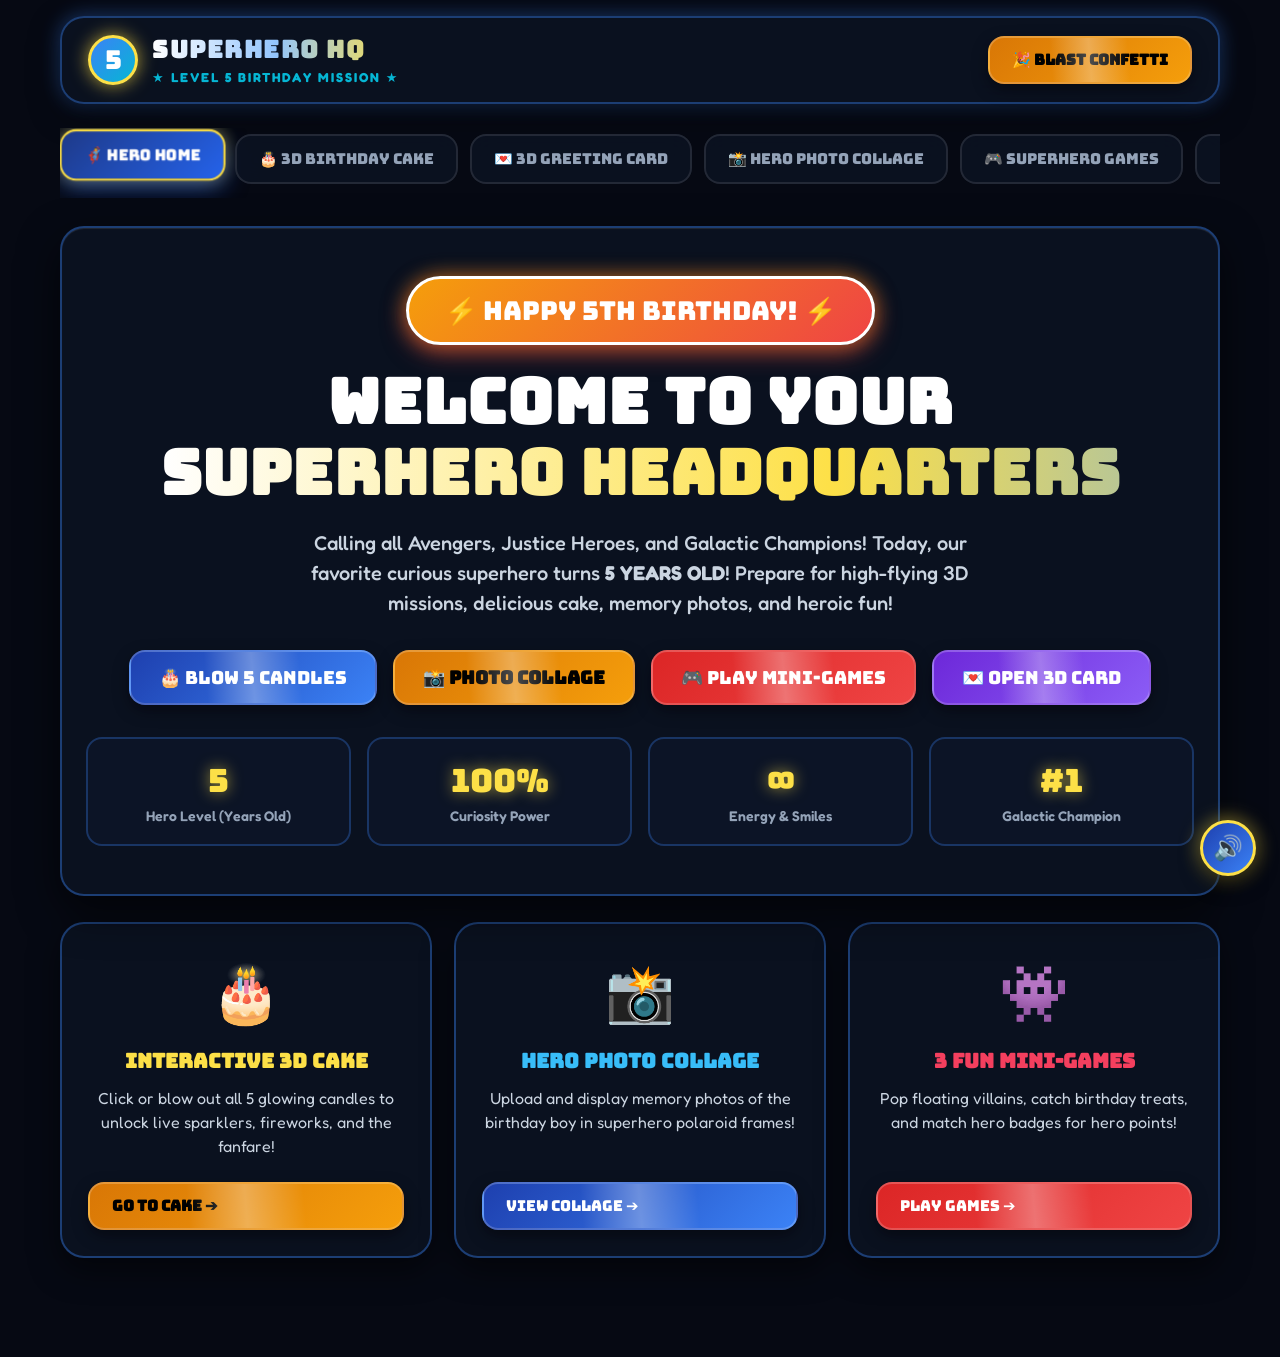
==== index.html @ f40abf8c "Initial commit: 3D Superhero 5th Birthday Celebration Website" ====
<!DOCTYPE html>
<html lang="en">
<head>
  <meta charset="UTF-8">
  <meta name="viewport" content="width=device-width, initial-scale=1.0">
  <title>Happy 5th Birthday Superhero! | Level 5 Galactic Headquarters</title>
  
  <!-- Google Fonts: Superhero & Friendly Typography -->
  <link rel="preconnect" href="https://fonts.googleapis.com">
  <link rel="preconnect" href="https://fonts.gstatic.com" crossorigin>
  <link href="https://fonts.googleapis.com/css2?family=Bungee&family=Chakra+Petch:wght@500;700&family=Fredoka:wght@400;600;700&family=Russo+One&display=swap" rel="stylesheet">
  
  <!-- Stylesheets -->
  <link rel="stylesheet" href="css/style.css">
  <link rel="stylesheet" href="css/superhero-comic.css">
  
  <style>
    /* Memory Match Game Specific CSS */
    .memory-grid {
      display: grid;
      grid-template-columns: repeat(4, 1fr);
      gap: 12px;
      max-width: 450px;
      margin: 20px auto;
    }
    @media (max-width: 480px) {
      .memory-grid {
        grid-template-columns: repeat(3, 1fr);
      }
    }
    .memory-card {
      height: 90px;
      perspective: 800px;
      cursor: pointer;
    }
    .card-inner {
      width: 100%;
      height: 100%;
      position: relative;
      transform-style: preserve-3d;
      transition: transform 0.4s cubic-bezier(0.34, 1.56, 0.64, 1);
    }
    .memory-card.flipped .card-inner,
    .memory-card.matched .card-inner {
      transform: rotateY(180deg);
    }
    .card-back, .card-face {
      position: absolute;
      width: 100%;
      height: 100%;
      backface-visibility: hidden;
      display: flex;
      align-items: center;
      justify-content: center;
      border-radius: 14px;
      border: 3px solid #000;
      box-shadow: 0 4px 0 #000;
      font-size: 36px;
    }
    .card-back {
      background: linear-gradient(135deg, #1E3A8A, #3B82F6);
      color: #FDE047;
    }
    .card-face {
      background: linear-gradient(135deg, #F59E0B, #EF4444);
      transform: rotateY(180deg);
    }
    .memory-card.matched .card-face {
      background: linear-gradient(135deg, #10B981, #059669);
      animation: pulse-glow 1s infinite alternate;
    }

    /* Modal Overlay */
    .modal-overlay {
      position: fixed;
      top: 0;
      left: 0;
      width: 100vw;
      height: 100vh;
      background: rgba(6, 9, 19, 0.9);
      backdrop-filter: blur(12px);
      display: none;
      align-items: center;
      justify-content: center;
      z-index: 1000;
      padding: 20px;
    }
    .modal-box {
      background: #1E293B;
      border: 4px solid #F59E0B;
      border-radius: var(--radius-lg);
      padding: 30px;
      max-width: 500px;
      width: 100%;
      box-shadow: 0 16px 0 #000, 0 0 35px rgba(245, 158, 11, 0.4);
      text-align: center;
    }
    .modal-input {
      width: 100%;
      padding: 12px 16px;
      background: #0F172A;
      border: 2px solid #3B82F6;
      border-radius: 12px;
      color: #fff;
      font-family: var(--font-body);
      font-size: 16px;
      margin: 10px 0 16px;
      outline: none;
    }
    .modal-input:focus {
      border-color: #FDE047;
      box-shadow: 0 0 12px rgba(253, 224, 71, 0.5);
    }
  </style>
</head>
<body class="comic-halftone">

  <!-- 3D Three.js WebGL Universe Canvas -->
  <div id="webgl-canvas-container"></div>

  <!-- Main Application Container -->
  <div class="app-container">
    
    <!-- Top Header Bar -->
    <header class="header-bar">
      <div class="logo-badge">
        <div class="logo-icon">5</div>
        <div class="logo-text">
          <h1>SUPERHERO HQ</h1>
          <span>★ LEVEL 5 BIRTHDAY MISSION ★</span>
        </div>
      </div>
      <div class="quick-actions">
        <button id="quick-confetti-btn" class="hero-btn btn-gold" title="Blast Confetti!">🎉 Blast Confetti</button>
      </div>
    </header>

    <!-- Navigation Tabs -->
    <nav class="nav-tabs">
      <button class="tab-btn active" data-tab="tab-home">🦸‍♂️ Hero Home</button>
      <button class="tab-btn" data-tab="tab-cake">🎂 3D Birthday Cake</button>
      <button class="tab-btn" data-tab="tab-card">💌 3D Greeting Card</button>
      <button class="tab-btn" data-tab="tab-photos">📸 Hero Photo Collage</button>
      <button class="tab-btn" data-tab="tab-games">🎮 Superhero Games</button>
      <button class="tab-btn" data-tab="tab-hq">⚡ Superhero HQ</button>
    </nav>

    <!-- TAB 1: HERO HOME -->
    <section id="tab-home" class="tab-content active">
      <div class="hero-card hero-banner">
        <div class="comic-badge-5">⚡ HAPPY 5TH BIRTHDAY! ⚡</div>
        <h2 class="hero-main-title">
          WELCOME TO YOUR <br>
          <span class="gradient-text">SUPERHERO HEADQUARTERS</span>
        </h2>
        <p class="hero-subtitle">
          Calling all Avengers, Justice Heroes, and Galactic Champions! Today, our favorite curious superhero turns <strong>5 YEARS OLD</strong>! Prepare for high-flying 3D missions, delicious cake, memory photos, and heroic fun!
        </p>
        
        <div style="display:flex; justify-content:center; gap:16px; flex-wrap:wrap; margin-bottom:25px;">
          <button onclick="document.querySelector('[data-tab=tab-cake]').click()" class="hero-btn btn-primary" style="font-size:18px; padding:14px 28px;">🎂 Blow 5 Candles</button>
          <button onclick="document.querySelector('[data-tab=tab-photos]').click()" class="hero-btn btn-gold" style="font-size:18px; padding:14px 28px;">📸 Photo Collage</button>
          <button onclick="document.querySelector('[data-tab=tab-games]').click()" class="hero-btn btn-accent" style="font-size:18px; padding:14px 28px;">🎮 Play Mini-Games</button>
          <button onclick="document.querySelector('[data-tab=tab-card]').click()" class="hero-btn btn-purple" style="font-size:18px; padding:14px 28px;">💌 Open 3D Card</button>
        </div>

        <!-- Super Hero Stats Grid -->
        <div class="hero-stats-row">
          <div class="stat-box">
            <div class="stat-number">5</div>
            <div class="stat-label">Hero Level (Years Old)</div>
          </div>
          <div class="stat-box">
            <div class="stat-number">100%</div>
            <div class="stat-label">Curiosity Power</div>
          </div>
          <div class="stat-box">
            <div class="stat-number">∞</div>
            <div class="stat-label">Energy & Smiles</div>
          </div>
          <div class="stat-box">
            <div class="stat-number">#1</div>
            <div class="stat-label">Galactic Champion</div>
          </div>
        </div>
      </div>

      <!-- Quick Highlights Grid -->
      <div class="game-card-grid">
        <div class="game-card">
          <div>
            <div class="game-icon-large">🎂</div>
            <h3 style="font-family:var(--font-hero); font-size:20px; color:#FDE047;">Interactive 3D Cake</h3>
            <p style="color:#CBD5E1; margin:10px 0;">Click or blow out all 5 glowing candles to unlock live sparklers, fireworks, and the fanfare!</p>
          </div>
          <button onclick="document.querySelector('[data-tab=tab-cake]').click()" class="hero-btn btn-gold" style="margin-top:14px;">Go to Cake ➔</button>
        </div>

        <div class="game-card">
          <div>
            <div class="game-icon-large">📸</div>
            <h3 style="font-family:var(--font-hero); font-size:20px; color:#38BDF8;">Hero Photo Collage</h3>
            <p style="color:#CBD5E1; margin:10px 0;">Upload and display memory photos of the birthday boy in superhero polaroid frames!</p>
          </div>
          <button onclick="document.querySelector('[data-tab=tab-photos]').click()" class="hero-btn btn-primary" style="margin-top:14px;">View Collage ➔</button>
        </div>

        <div class="game-card">
          <div>
            <div class="game-icon-large">👾</div>
            <h3 style="font-family:var(--font-hero); font-size:20px; color:#F43F5E;">3 Fun Mini-Games</h3>
            <p style="color:#CBD5E1; margin:10px 0;">Pop floating villains, catch birthday treats, and match hero badges for hero points!</p>
          </div>
          <button onclick="document.querySelector('[data-tab=tab-games]').click()" class="hero-btn btn-accent" style="margin-top:14px;">Play Games ➔</button>
        </div>
      </div>
    </section>

    <!-- TAB 2: 3D BIRTHDAY CAKE -->
    <section id="tab-cake" class="tab-content">
      <div class="hero-card cake-stage">
        <div class="card-title-badge">🎂 SUPERHERO CAKE CEREMONY</div>
        <h2 style="font-family:var(--font-hero); font-size:28px; text-align:center; margin-bottom:8px;">
          BLOW OUT THE <span style="color:#FDE047;">5 CANDLES!</span>
        </h2>
        <p id="wish-status-banner" style="color:#94A3B8; font-weight:600; text-align:center; margin-bottom:20px; font-size:18px;">
          ✨ Click on each candle flame to blow it out, or press the button below! ✨
        </p>

        <!-- 3D Styled Cake Assembly -->
        <div class="cake-container">
          <!-- Active Topper -->
          <div id="active-cake-topper" style="font-size:44px; margin-bottom:-10px; z-index:15; animation:hero-hover 2s infinite ease-in-out;">⚡</div>
          
          <!-- 5 Candles -->
          <div class="candles-row">
            <div class="candle" id="candle-1">
              <div class="flame"></div>
              <div class="smoke-puff"></div>
              <div class="candle-stick"></div>
            </div>
            <div class="candle" id="candle-2">
              <div class="flame"></div>
              <div class="smoke-puff"></div>
              <div class="candle-stick" style="height:65px;"></div>
            </div>
            <div class="candle" id="candle-3">
              <div class="flame"></div>
              <div class="smoke-puff"></div>
              <div class="candle-stick" style="height:70px; background:repeating-linear-gradient(45deg, #3B82F6, #3B82F6 8px, #FDE047 8px, #FDE047 16px);"></div>
            </div>
            <div class="candle" id="candle-4">
              <div class="flame"></div>
              <div class="smoke-puff"></div>
              <div class="candle-stick" style="height:65px;"></div>
            </div>
            <div class="candle" id="candle-5">
              <div class="flame"></div>
              <div class="smoke-puff"></div>
              <div class="candle-stick"></div>
            </div>
          </div>

          <!-- Tier Top -->
          <div class="cake-tier tier-top">
            <div class="cake-frosting"></div>
            <span style="font-family:var(--font-hero); font-size:16px; color:#fff;">⭐ LEVEL 5 ⭐</span>
          </div>

          <!-- Tier Middle -->
          <div class="cake-tier tier-middle">
            <div class="cake-frosting"></div>
            <span style="font-family:var(--font-hero); font-size:18px; color:#FDE047;">💥 SUPER HERO 💥</span>
          </div>

          <!-- Tier Bottom -->
          <div class="cake-tier tier-bottom">
            <div class="cake-frosting"></div>
            <span style="font-family:var(--font-hero); font-size:20px; color:#FFFFFF;">🎉 HAPPY BIRTHDAY 🎉</span>
          </div>

          <!-- Cake Plate -->
          <div class="cake-plate"></div>
        </div>

        <!-- Cake Controls -->
        <div style="display:flex; gap:14px; justify-content:center; flex-wrap:wrap;">
          <button id="blow-all-btn" class="hero-btn btn-accent" style="font-size:17px; padding:12px 24px;">💨 Blow All Candles!</button>
          <button id="relight-btn" class="hero-btn btn-gold" style="font-size:17px; padding:12px 24px;">🔥 Relight Candles</button>
        </div>

        <!-- Cake Topper Selector -->
        <div style="margin-top:30px; text-align:center;">
          <h4 style="font-family:var(--font-hero); font-size:16px; color:#94A3B8; margin-bottom:10px;">PICK YOUR SUPER TOPPER:</h4>
          <div style="display:flex; gap:10px; justify-content:center; flex-wrap:wrap;">
            <button class="hero-btn btn-primary topper-select-btn" data-topper="⚡">⚡ Lightning</button>
            <button class="hero-btn btn-accent topper-select-btn" data-topper="🛡️">🛡️ Hero Shield</button>
            <button class="hero-btn btn-gold topper-select-btn" data-topper="⭐">⭐ Star Power</button>
            <button class="hero-btn btn-purple topper-select-btn" data-topper="🚀">🚀 Rocket</button>
            <button class="hero-btn btn-cyan topper-select-btn" data-topper="👑">👑 Gold Crown</button>
          </div>
        </div>
      </div>
    </section>

    <!-- TAB 3: 3D GREETING CARD -->
    <section id="tab-card" class="tab-content">
      <div class="hero-card" style="text-align:center;">
        <div class="card-title-badge">💌 3D INTERACTIVE GREETING CARD</div>
        <h2 style="font-family:var(--font-hero); font-size:28px; margin-bottom:6px;">
          A SPECIAL MISSION GREETING!
        </h2>
        <p style="color:#94A3B8; margin-bottom:20px;">
          Click the card or the button below to flip and open the 3D greeting!
        </p>

        <!-- 3D Card Structure -->
        <div class="card-3d-wrapper">
          <div id="main-greeting-card" class="greeting-card-3d">
            
            <!-- Card Front -->
            <div class="card-front">
              <div class="burst-tag" style="font-size:22px; margin-bottom:20px;">TOP SECRET MISSION</div>
              
              <!-- 3D Superhero Avatar -->
              <svg class="pop-up-hero-figure" viewBox="0 0 100 100">
                <path d="M 30 45 Q 15 90 20 95 Q 50 85 80 95 Q 85 90 70 45 Z" fill="#EF4444" stroke="#000" stroke-width="3"/>
                <circle cx="50" cy="40" r="18" fill="#3B82F6" stroke="#000" stroke-width="3"/>
                <polygon points="50,30 57,48 40,37 60,37 43,48" fill="#FDE047" stroke="#000" stroke-width="1.5"/>
                <circle cx="50" cy="22" r="12" fill="#FCD34D" stroke="#000" stroke-width="2.5"/>
                <path d="M 40 20 Q 50 25 60 20 Q 55 16 50 18 Q 45 16 40 20 Z" fill="#000"/>
                <circle cx="46" cy="21" r="2" fill="#fff"/>
                <circle cx="54" cy="21" r="2" fill="#fff"/>
              </svg>

              <h3 style="font-family:var(--font-hero); font-size:28px; color:#FDE047; text-shadow:2px 2px 0 #000;">
                FOR: <span class="dynamic-hero-name">SUPER CHAMPION</span>
              </h3>
              <p style="color:#CBD5E1; font-weight:600; margin-top:8px; font-size:16px;">
                ★ TAP CARD TO UNLOCK LEVEL 5 SECRET ★
              </p>
            </div>

            <!-- Card Inside (Pop-up) -->
            <div class="card-inside">
              <div style="font-size:50px; animation:hero-hover 2s infinite ease-in-out;">🦸‍♂️</div>
              <div class="burst-tag" style="background:#EF4444; color:#fff; margin-bottom:12px;">LEVEL 5 UNLOCKED!</div>
              
              <h3 style="font-family:var(--font-hero); font-size:26px; color:#FDE047;">
                HAPPY 5TH BIRTHDAY, <span class="dynamic-hero-name">SUPER CHAMPION</span>!
              </h3>
              
              <p id="dynamic-hero-message" style="color:#F1F5F9; font-size:18px; line-height:1.6; max-width:480px; margin:16px auto; font-weight:600;">
                "May your 5th year be packed with awesome superhero adventures, super-speed zooming, mega-laughs, and tons of delicious birthday cake! You are our bravest, smartest hero!"
              </p>

              <div style="margin-top:14px; font-family:var(--font-hero); font-size:16px; color:#67E8F9;">
                ⭐⭐⭐ FROM YOUR #1 SUPER-TEAM ⭐⭐⭐
              </div>
            </div>

          </div>
        </div>

        <!-- Card Action Controls -->
        <div style="display:flex; justify-content:center; gap:14px; margin-top:20px; flex-wrap:wrap;">
          <button id="open-card-btn" class="hero-btn btn-gold" style="font-size:16px;">✨ Open 3D Card!</button>
          <button id="edit-card-btn" class="hero-btn btn-purple" style="font-size:16px;">✏️ Personalize Wish</button>
        </div>
      </div>
    </section>

    <!-- TAB 4: HERO PHOTO COLLAGE (NEW) -->
    <section id="tab-photos" class="tab-content">
      <div class="hero-card">
        <div class="card-title-badge">📸 SUPERHERO PHOTO COLLAGE</div>
        
        <div style="display:flex; justify-content:space-between; align-items:center; flex-wrap:wrap; gap:16px; margin-bottom:20px;">
          <div>
            <h2 style="font-family:var(--font-hero); font-size:28px; color:#FDE047;">
              HERO MEMORIES & PHOTO VAULT
            </h2>
            <p style="color:#CBD5E1; font-size:16px;">
              Add and celebrate memorable photos of the 5-year-old superhero in 3D polaroid frames!
            </p>
          </div>
          
          <div style="display:flex; gap:10px; flex-wrap:wrap;">
            <input type="file" id="photo-upload-input" accept="image/*" multiple style="display:none;">
            <button id="upload-photo-btn" class="hero-btn btn-gold" style="font-size:16px;">➕ Add Hero Photo</button>
            <button id="reset-gallery-btn" class="hero-btn btn-primary" style="font-size:14px;">🔄 Sample Photos</button>
          </div>
        </div>

        <!-- Drag & Drop Upload Zone -->
        <div id="photo-dropzone" class="photo-dropzone" onclick="document.getElementById('photo-upload-input').click()">
          <div class="dropzone-icon">🌟</div>
          <h3 style="font-family:var(--font-hero); font-size:18px; color:#67E8F9; margin-bottom:6px;">
            DRAG & DROP PHOTOS HERE, OR CLICK TO UPLOAD
          </h3>
          <p style="color:#94A3B8; font-size:14px;">
            Supports JPG, PNG, WEBP, GIF (Saved automatically in your browser!)
          </p>
        </div>

        <!-- 3D Polaroid Photo Collage Grid -->
        <div id="photo-collage-grid" class="photo-collage-grid"></div>
      </div>
    </section>

    <!-- TAB 5: SUPERHERO MINI-GAMES -->
    <section id="tab-games" class="tab-content">
      
      <!-- Mini-Game 1: Villain Bubble Pop -->
      <div class="hero-card">
        <div class="card-title-badge">🎮 GAME 1: VILLAIN BUBBLE POP</div>
        <div style="display:flex; justify-content:space-between; align-items:center; flex-wrap:wrap; margin-bottom:12px;">
          <div>
            <h3 style="font-family:var(--font-hero); font-size:22px; color:#FDE047;">ZAP THE FLYING VILLAINS!</h3>
            <p style="color:#94A3B8; font-size:15px;">Tap or click the floating bubbles before they float away!</p>
          </div>
          <div style="font-family:var(--font-hero); font-size:22px; background:#0F172A; padding:8px 18px; border-radius:12px; border:2px solid #EF4444;">
            SCORE: <span id="bubble-score" style="color:#FDE047;">0</span>
          </div>
        </div>

        <div style="text-align:center;">
          <canvas id="bubble-game-canvas" width="600" height="320" style="max-width:100%; background:#0B0F19; border:3px solid #3B82F6; border-radius:16px; box-shadow:0 6px 0 #000; cursor:crosshair;"></canvas>
          <div style="margin-top:14px;">
            <button id="start-bubble-game-btn" class="hero-btn btn-accent" style="font-size:17px; padding:12px 28px;">🚀 Start Bubble Pop!</button>
          </div>
        </div>
      </div>

      <!-- Mini-Game 2: Catch the Birthday Treats -->
      <div class="hero-card">
        <div class="card-title-badge">🎮 GAME 2: CATCH BIRTHDAY TREATS</div>
        <div style="display:flex; justify-content:space-between; align-items:center; flex-wrap:wrap; margin-bottom:12px;">
          <div>
            <h3 style="font-family:var(--font-hero); font-size:22px; color:#38BDF8;">HERO SHIELD CATCH!</h3>
            <p style="color:#94A3B8; font-size:15px;">Move your mouse or finger to catch falling stars and cake!</p>
          </div>
          <div style="font-family:var(--font-hero); font-size:22px; background:#0F172A; padding:8px 18px; border-radius:12px; border:2px solid #3B82F6;">
            TREATS: <span id="catch-score" style="color:#FDE047;">0</span>
          </div>
        </div>

        <div style="text-align:center;">
          <canvas id="catch-game-canvas" width="600" height="320" style="max-width:100%; background:#0B0F19; border:3px solid #F59E0B; border-radius:16px; box-shadow:0 6px 0 #000; cursor:ew-resize;"></canvas>
          <div style="margin-top:14px;">
            <button id="start-catch-game-btn" class="hero-btn btn-gold" style="font-size:17px; padding:12px 28px;">⚡ Start Treat Catch!</button>
          </div>
        </div>
      </div>

      <!-- Mini-Game 3: Memory Match -->
      <div class="hero-card" style="text-align:center;">
        <div class="card-title-badge">🎮 GAME 3: HERO BADGE MATCH</div>
        <h3 style="font-family:var(--font-hero); font-size:22px; color:#A78BFA; margin-bottom:6px;">
          FLIP & FIND MATCHING PAIRS!
        </h3>
        <p style="color:#94A3B8; font-size:15px; margin-bottom:16px;">
          Test your superhero memory by flipping over matching hero emblems!
        </p>

        <div id="memory-cards-grid" class="memory-grid"></div>

        <div style="margin-top:16px;">
          <button id="reset-memory-game-btn" class="hero-btn btn-purple" style="font-size:16px;">🔄 Shuffle & Play Again</button>
        </div>
      </div>

    </section>

    <!-- TAB 6: SUPERHERO HQ -->
    <section id="tab-hq" class="tab-content">
      
      <!-- Power Scanner -->
      <div class="hero-card scanner-box">
        <div class="card-title-badge" style="background:#0891B2;">⚡ SUPERPOWER DNA SCANNER</div>
        <h2 style="font-family:var(--font-hero); font-size:26px; color:#67E8F9; margin-bottom:8px;">
          DISCOVER TODAY'S SUPERPOWER!
        </h2>
        <p style="color:#94A3B8; font-size:16px;">Press your finger/mouse on the glowing scanner pad to analyze your hero powers!</p>

        <div id="hand-scanner-btn" class="scanner-hand-btn">
          ✋
          <div class="scanner-laser-line"></div>
        </div>

        <div id="scanner-result-box" style="min-height:60px;">
          <p style="color:#64748B; font-weight:600;">[ Touch the hand scanner above to begin ]</p>
        </div>
      </div>

      <!-- Comic Soundboard -->
      <div class="hero-card">
        <div class="card-title-badge">🔊 COMIC ACTION SOUNDBOARD</div>
        <h3 style="font-family:var(--font-hero); font-size:22px; color:#FDE047; margin-bottom:10px;">
          PRESS FOR SUPERHERO SOUND FX!
        </h3>
        <p style="color:#94A3B8;">Tap any button to generate real-time superhero sound effects synthesized right in your browser!</p>

        <div class="soundboard-grid">
          <div class="sound-btn soundboard-btn" data-sound="laser">
            <span class="sound-btn-icon">⚡</span>
            <span class="sound-btn-label">LASER ZAP</span>
          </div>
          <div class="sound-btn soundboard-btn" data-sound="bam">
            <span class="sound-btn-icon">💥</span>
            <span class="sound-btn-label">BAM PUNCH</span>
          </div>
          <div class="sound-btn soundboard-btn" data-sound="swoosh">
            <span class="sound-btn-icon">💨</span>
            <span class="sound-btn-label">SWOOSH</span>
          </div>
          <div class="sound-btn soundboard-btn" data-sound="powerup">
            <span class="sound-btn-icon">⭐</span>
            <span class="sound-btn-label">POWER UP</span>
          </div>
          <div class="sound-btn soundboard-btn" data-sound="fanfare">
            <span class="sound-btn-icon">🎺</span>
            <span class="sound-btn-label">FANFARE</span>
          </div>
          <div class="sound-btn soundboard-btn" data-sound="robot">
            <span class="sound-btn-icon">🤖</span>
            <span class="sound-btn-label">ROBOT BEEP</span>
          </div>
          <div class="sound-btn soundboard-btn" data-sound="pop">
            <span class="sound-btn-icon">🎉</span>
            <span class="sound-btn-label">PARTY POP</span>
          </div>
          <div class="sound-btn soundboard-btn" data-sound="birthday">
            <span class="sound-btn-icon">🎂</span>
            <span class="sound-btn-label">BIRTHDAY CHIME</span>
          </div>
        </div>
      </div>

      <!-- Superhero Suit Customizer -->
      <div class="hero-card" style="text-align:center;">
        <div class="card-title-badge">🦸‍♂️ 3D SUIT CUSTOMIZER</div>
        <h3 style="font-family:var(--font-hero); font-size:22px; color:#38BDF8; margin-bottom:16px;">
          DESIGN YOUR LEVEL 5 SUPERHERO SUIT!
        </h3>

        <div style="display:flex; justify-content:center; align-items:center; gap:30px; flex-wrap:wrap; margin-bottom:20px;">
          <div style="width:160px; height:180px; background:#0F172A; border:3px solid #3B82F6; border-radius:20px; display:flex; align-items:center; justify-content:center; box-shadow:0 8px 0 #000;">
            <svg viewBox="0 0 100 100" style="width:130px; height:130px;">
              <path id="suit-cape-preview" d="M 25 40 Q 10 95 15 95 Q 50 85 85 95 Q 90 95 75 40 Z" fill="#EF4444" stroke="#000" stroke-width="3"/>
              <circle cx="50" cy="45" r="22" fill="#2563EB" stroke="#000" stroke-width="3"/>
              <text id="suit-emblem-preview" x="50" y="52" font-size="16" text-anchor="middle" fill="#FDE047">⚡</text>
              <circle cx="50" cy="22" r="14" fill="#FCD34D" stroke="#000" stroke-width="2.5"/>
              <path d="M 38 20 Q 50 25 62 20 Q 56 16 50 18 Q 44 16 38 20 Z" fill="#000"/>
              <circle cx="45" cy="21" r="2" fill="#fff"/>
              <circle cx="55" cy="21" r="2" fill="#fff"/>
            </svg>
          </div>

          <div style="text-align:left;">
            <h4 style="font-family:var(--font-hero); font-size:15px; color:#FDE047; margin-bottom:8px;">CAPE COLOR:</h4>
            <div style="display:flex; gap:8px; margin-bottom:14px;">
              <button class="hero-btn btn-accent cape-color-btn" data-color="#EF4444">🔴 Red</button>
              <button class="hero-btn btn-primary cape-color-btn" data-color="#3B82F6">🔵 Blue</button>
              <button class="hero-btn btn-gold cape-color-btn" data-color="#F59E0B">🟡 Gold</button>
              <button class="hero-btn btn-purple cape-color-btn" data-color="#8B5CF6">🟣 Purple</button>
              <button class="hero-btn btn-green cape-color-btn" data-color="#10B981">🟢 Green</button>
            </div>

            <h4 style="font-family:var(--font-hero); font-size:15px; color:#FDE047; margin-bottom:8px;">CHEST EMBLEM:</h4>
            <div style="display:flex; gap:8px;">
              <button class="hero-btn btn-primary emblem-option-btn" data-emblem="⚡">⚡ Lightning</button>
              <button class="hero-btn btn-accent emblem-option-btn" data-emblem="⭐">⭐ Star</button>
              <button class="hero-btn btn-gold emblem-option-btn" data-emblem="5">5 Level 5</button>
              <button class="hero-btn btn-purple emblem-option-btn" data-emblem="🚀">🚀 Rocket</button>
            </div>
          </div>
        </div>
      </div>

      <!-- Printable Level 5 Superhero Certificate -->
      <div class="certificate-frame">
        <div class="burst-tag" style="background:#DC2626; color:#fff; font-size:16px;">OFFICIAL DIPLOMA</div>
        <h2 style="font-family:var(--font-hero); font-size:32px; color:#1E293B; margin:12px 0 6px;">
          CERTIFICATE OF AWESOMENESS
        </h2>
        <p style="font-size:18px; color:#475569; font-weight:600;">
          This galactic honor is proudly awarded to:
        </p>

        <h1 id="cert-hero-name" style="font-family:var(--font-hero); font-size:36px; color:#DC2626; margin:14px 0; text-decoration:underline;">
          SUPER CHAMPION
        </h1>

        <p style="font-size:18px; color:#334155; max-width:550px; margin:0 auto; line-height:1.6; font-weight:600;">
          For officially reaching <strong>LEVEL 5 SUPERHERO STATUS</strong> with unstoppable curiosity, lightning-fast zoomies, super kindness, and birthday greatness!
        </p>

        <div class="certificate-seal">
          LEVEL 5<br>HERO
        </div>

        <div style="margin-top:20px;">
          <button id="print-cert-btn" class="hero-btn btn-accent" style="font-size:17px; padding:12px 28px;">🖨️ Print Certificate</button>
        </div>
      </div>

    </section>

  </div>

  <!-- Photo Lightbox Modal -->
  <div id="photo-lightbox-modal" class="lightbox-modal">
    <div class="lightbox-content">
      <div class="lightbox-img-box">
        <img id="lightbox-img" src="" alt="Hero Photo">
      </div>
      <div id="lightbox-caption"></div>
      <div style="margin-top:16px;">
        <button id="close-lightbox-btn" class="hero-btn btn-primary" style="font-size:15px;">✖ Close Photo</button>
      </div>
    </div>
  </div>

  <!-- Personalize Message Modal -->
  <div id="card-edit-modal" class="modal-overlay">
    <div class="modal-box">
      <h3 style="font-family:var(--font-hero); font-size:22px; color:#FDE047; margin-bottom:10px;">
        ✏️ PERSONALIZE BIRTHDAY WISH
      </h3>
      <p style="color:#94A3B8; font-size:14px; margin-bottom:16px;">
        Enter the birthday boy's name and your special greeting message:
      </p>

      <label style="display:block; text-align:left; font-weight:bold; font-size:14px; color:#CBD5E1;">Birthday Hero Name:</label>
      <input type="text" id="hero-name-input" class="modal-input" placeholder="e.g. Leo, Alex, Oliver..." value="SUPER CHAMPION">

      <label style="display:block; text-align:left; font-weight:bold; font-size:14px; color:#CBD5E1;">Personal Birthday Wish:</label>
      <textarea id="hero-message-input" class="modal-input" rows="4" placeholder="Write your superhero wish here...">Happy 5th Birthday to our unstoppable, curious superhero! May your year be full of high-flying adventures and big smiles!</textarea>

      <div style="display:flex; justify-content:center; gap:12px; margin-top:10px;">
        <button id="save-card-btn" class="hero-btn btn-gold" style="font-size:16px;">💾 Save & Update Card</button>
        <button id="close-card-modal-btn" class="hero-btn btn-primary" style="font-size:16px;">Cancel</button>
      </div>
    </div>
  </div>

  <!-- Floating Audio Mute Toggle Button -->
  <div class="sound-toggle-bar">
    <button id="global-sound-toggle" class="sound-toggle-btn" title="Toggle Sound">🔊</button>
  </div>

  <!-- External Libraries -->
  <script src="https://cdnjs.cloudflare.com/ajax/libs/three.js/r128/three.min.js"></script>
  <script src="https://cdn.jsdelivr.net/npm/canvas-confetti@1.6.0/dist/confetti.browser.min.js"></script>

  <!-- Application Scripts -->
  <script src="js/audio.js"></script>
  <script src="js/scene3d.js"></script>
  <script src="js/cake.js"></script>
  <script src="js/greeting-card.js"></script>
  <script src="js/gallery.js"></script>
  <script src="js/games.js"></script>
  <script src="js/hero-hq.js"></script>
  <script src="js/main.js"></script>

</body>
</html>
---- css/style.css ----
:root {
  --bg-deep: #060913;
  --bg-card: rgba(13, 20, 36, 0.75);
  --bg-card-hover: rgba(20, 30, 55, 0.85);
  
  --hero-blue: #3B82F6;
  --hero-blue-glow: #60A5FA;
  --hero-cyan: #06B6D4;
  --hero-gold: #F59E0B;
  --hero-gold-glow: #FDE047;
  --hero-red: #EF4444;
  --hero-purple: #8B5CF6;
  
  --border-neon: rgba(59, 130, 246, 0.4);
  --border-neon-gold: rgba(245, 158, 11, 0.6);
  
  --font-hero: 'Bungee', 'Russo One', sans-serif;
  --font-comic: 'Chakra Petch', sans-serif;
  --font-body: 'Fredoka', 'Outfit', system-ui, sans-serif;
  
  --radius-lg: 24px;
  --radius-md: 16px;
  --radius-sm: 10px;
  
  --glow-blue: 0 0 20px rgba(59, 130, 246, 0.45);
  --glow-gold: 0 0 25px rgba(245, 158, 11, 0.55);
}

* {
  box-sizing: border-box;
  margin: 0;
  padding: 0;
  -webkit-tap-highlight-color: transparent;
}

body {
  font-family: var(--font-body);
  background-color: var(--bg-deep);
  color: #FFFFFF;
  min-height: 100vh;
  overflow-x: hidden;
  position: relative;
  line-height: 1.5;
}

/* Background 3D Canvas */
#webgl-canvas-container {
  position: fixed;
  top: 0;
  left: 0;
  width: 100vw;
  height: 100vh;
  z-index: 0;
  pointer-events: none;
}

/* Sparkle Canvas for Cursor Trail */
#sparkle-canvas {
  position: fixed;
  top: 0;
  left: 0;
  width: 100vw;
  height: 100vh;
  z-index: 99;
  pointer-events: none;
}

/* Content Container */
.app-container {
  position: relative;
  z-index: 10;
  max-width: 1200px;
  margin: 0 auto;
  padding: 16px 20px 100px;
}

/* Animated Header Bar */
.header-bar {
  display: flex;
  justify-content: space-between;
  align-items: center;
  padding: 14px 26px;
  background: var(--bg-card);
  backdrop-filter: blur(20px);
  border: 2px solid var(--border-neon);
  border-radius: var(--radius-lg);
  box-shadow: 0 10px 30px rgba(0,0,0,0.5), var(--glow-blue);
  margin-bottom: 24px;
  animation: float-header 4s ease-in-out infinite alternate;
}

@keyframes float-header {
  0% { transform: translateY(0); border-color: var(--border-neon); }
  100% { transform: translateY(-4px); border-color: rgba(6, 182, 212, 0.6); }
}

.logo-badge {
  display: flex;
  align-items: center;
  gap: 14px;
}

.logo-icon {
  width: 50px;
  height: 50px;
  background: linear-gradient(135deg, var(--hero-blue), var(--hero-cyan));
  border-radius: 50%;
  display: flex;
  align-items: center;
  justify-content: center;
  font-family: var(--font-hero);
  font-size: 26px;
  color: #fff;
  border: 3px solid #FDE047;
  box-shadow: 0 0 18px rgba(253, 224, 71, 0.7);
  animation: spin-pulse 4s infinite linear;
}

@keyframes spin-pulse {
  0% { transform: scale(1) rotate(0deg); box-shadow: 0 0 15px rgba(59, 130, 246, 0.6); }
  50% { transform: scale(1.1) rotate(180deg); box-shadow: 0 0 30px rgba(245, 158, 11, 0.9); }
  100% { transform: scale(1) rotate(360deg); box-shadow: 0 0 15px rgba(59, 130, 246, 0.6); }
}

.logo-text h1 {
  font-family: var(--font-hero);
  font-size: 24px;
  letter-spacing: 1.5px;
  background: linear-gradient(90deg, #FFFFFF, #93C5FD, #FDE047);
  -webkit-background-clip: text;
  -webkit-text-fill-color: transparent;
}

.logo-text span {
  font-size: 13px;
  font-weight: 700;
  color: var(--hero-cyan);
  text-transform: uppercase;
  letter-spacing: 2px;
  display: block;
}

/* Action Buttons with Spring Animation */
.hero-btn {
  font-family: var(--font-hero);
  font-size: 15px;
  padding: 12px 22px;
  border-radius: var(--radius-md);
  border: 2px solid rgba(255,255,255,0.2);
  cursor: pointer;
  display: inline-flex;
  align-items: center;
  gap: 8px;
  transition: all 0.2s cubic-bezier(0.34, 1.56, 0.64, 1);
  text-decoration: none;
  color: #fff;
  position: relative;
  overflow: hidden;
  box-shadow: 0 6px 16px rgba(0,0,0,0.4);
}

.hero-btn::after {
  content: '';
  position: absolute;
  top: -50%;
  left: -50%;
  width: 200%;
  height: 200%;
  background: linear-gradient(60deg, transparent 40%, rgba(255,255,255,0.3) 50%, transparent 60%);
  transform: rotate(25deg);
  animation: shine-sweep 4s infinite;
}

@keyframes shine-sweep {
  0% { transform: translateX(-150%) rotate(25deg); }
  30%, 100% { transform: translateX(150%) rotate(25deg); }
}

.hero-btn:hover {
  transform: translateY(-4px) scale(1.05);
  box-shadow: 0 10px 25px rgba(0,0,0,0.6), 0 0 20px rgba(59, 130, 246, 0.6);
}

.hero-btn:active {
  transform: translateY(2px) scale(0.97);
}

.btn-primary { background: linear-gradient(135deg, #1E40AF, #3B82F6); }
.btn-accent { background: linear-gradient(135deg, #DC2626, #EF4444); }
.btn-gold { background: linear-gradient(135deg, #D97706, #F59E0B); color: #000; font-weight: bold; }
.btn-purple { background: linear-gradient(135deg, #6D28D9, #8B5CF6); }
.btn-cyan { background: linear-gradient(135deg, #0E7490, #06B6D4); }

/* Navigation Tabs */
.nav-tabs {
  display: flex;
  gap: 12px;
  margin-bottom: 28px;
  overflow-x: auto;
  padding: 6px 2px 14px;
  scrollbar-width: none;
}
.nav-tabs::-webkit-scrollbar { display: none; }

.tab-btn {
  font-family: var(--font-hero);
  font-size: 15px;
  padding: 13px 22px;
  background: var(--bg-card);
  backdrop-filter: blur(12px);
  border: 2px solid rgba(255,255,255,0.1);
  border-radius: var(--radius-md);
  color: #94A3B8;
  cursor: pointer;
  white-space: nowrap;
  transition: all 0.25s cubic-bezier(0.34, 1.56, 0.64, 1);
  display: flex;
  align-items: center;
  gap: 8px;
}

.tab-btn:hover {
  color: #FFFFFF;
  border-color: var(--hero-blue);
  transform: translateY(-3px);
  box-shadow: var(--glow-blue);
}

.tab-btn.active {
  background: linear-gradient(135deg, #1E3A8A, #2563EB);
  border-color: #FDE047;
  color: #FFFFFF;
  box-shadow: 0 8px 24px rgba(37, 99, 235, 0.5), 0 0 15px rgba(253, 224, 71, 0.5);
  transform: translateY(-4px) scale(1.03);
}

/* Tab Content Transitions */
.tab-content {
  display: none;
}
.tab-content.active {
  display: block;
  animation: slideUpFade 0.4s cubic-bezier(0.16, 1, 0.3, 1) forwards;
}

@keyframes slideUpFade {
  from { opacity: 0; transform: translateY(20px) scale(0.98); }
  to { opacity: 1; transform: translateY(0) scale(1); }
}

/* 3D Animated Hero Cards */
.hero-card {
  background: var(--bg-card);
  backdrop-filter: blur(24px);
  border: 2px solid var(--border-neon);
  border-radius: var(--radius-lg);
  box-shadow: 0 16px 40px rgba(0,0,0,0.6), inset 0 1px 1px rgba(255,255,255,0.1);
  padding: 32px;
  position: relative;
  overflow: hidden;
  margin-bottom: 26px;
  transition: transform 0.3s ease, border-color 0.3s ease, box-shadow 0.3s ease;
}

.hero-card:hover {
  border-color: rgba(96, 165, 250, 0.8);
  box-shadow: 0 20px 50px rgba(0,0,0,0.7), 0 0 30px rgba(59, 130, 246, 0.35);
}

.card-title-badge {
  display: inline-flex;
  align-items: center;
  gap: 10px;
  background: linear-gradient(90deg, #1E3A8A, #3B82F6);
  color: #FDE047;
  padding: 8px 20px;
  border-radius: 30px;
  font-family: var(--font-hero);
  font-size: 15px;
  border: 2px solid #FDE047;
  box-shadow: 0 0 15px rgba(253, 224, 71, 0.4);
  margin-bottom: 20px;
  animation: pulse-border 2.5s infinite alternate;
}

@keyframes pulse-border {
  0% { box-shadow: 0 0 10px rgba(253, 224, 71, 0.3); }
  100% { box-shadow: 0 0 22px rgba(253, 224, 71, 0.8); }
}

/* Hero Section Specifics */
.hero-banner {
  text-align: center;
  padding: 48px 24px;
}

.comic-badge-5 {
  display: inline-block;
  background: linear-gradient(135deg, #F59E0B, #EF4444);
  padding: 12px 36px;
  border-radius: 40px;
  border: 3px solid #FFFFFF;
  box-shadow: 0 8px 25px rgba(239, 68, 68, 0.5), 0 0 20px rgba(245, 158, 11, 0.6);
  font-family: var(--font-hero);
  font-size: 26px;
  color: #fff;
  margin-bottom: 22px;
  animation: float-badge 3s ease-in-out infinite;
}

@keyframes float-badge {
  0%, 100% { transform: rotate(-2deg) translateY(0) scale(1); }
  50% { transform: rotate(2deg) translateY(-10px) scale(1.04); }
}

.hero-main-title {
  font-family: var(--font-hero);
  font-size: clamp(32px, 5.5vw, 62px);
  line-height: 1.15;
  text-transform: uppercase;
  margin-bottom: 18px;
  letter-spacing: 1px;
}

.hero-main-title .gradient-text {
  background: linear-gradient(90deg, #FFFFFF 0%, #FDE047 35%, #60A5FA 70%, #FFFFFF 100%);
  background-size: 200% auto;
  -webkit-background-clip: text;
  -webkit-text-fill-color: transparent;
  animation: shine-text 5s linear infinite;
}

@keyframes shine-text {
  to { background-position: 200% center; }
}

.hero-subtitle {
  font-size: clamp(16px, 2.2vw, 20px);
  color: #CBD5E1;
  max-width: 720px;
  margin: 0 auto 32px;
  font-weight: 500;
}

/* Stats Row */
.hero-stats-row {
  display: grid;
  grid-template-columns: repeat(auto-fit, minmax(190px, 1fr));
  gap: 16px;
  margin-top: 32px;
}

.stat-box {
  background: rgba(15, 23, 42, 0.7);
  border: 2px solid rgba(59, 130, 246, 0.3);
  border-radius: var(--radius-md);
  padding: 18px;
  text-align: center;
  transition: all 0.3s cubic-bezier(0.34, 1.56, 0.64, 1);
}
.stat-box:hover {
  transform: translateY(-6px) scale(1.04);
  border-color: #FDE047;
  box-shadow: 0 10px 25px rgba(0,0,0,0.5), 0 0 20px rgba(253, 224, 71, 0.3);
}
.stat-number {
  font-family: var(--font-hero);
  font-size: 32px;
  color: #FDE047;
  text-shadow: 0 0 15px rgba(253, 224, 71, 0.6);
}
.stat-label {
  font-size: 14px;
  color: #94A3B8;
  font-weight: 600;
}

/* Floating Audio / Sound Controls */
.sound-toggle-bar {
  position: fixed;
  bottom: 24px;
  right: 24px;
  z-index: 100;
  display: flex;
  gap: 12px;
}

.sound-toggle-btn {
  width: 56px;
  height: 56px;
  border-radius: 50%;
  background: linear-gradient(135deg, #1E40AF, #3B82F6);
  border: 3px solid #FDE047;
  box-shadow: 0 8px 20px rgba(0,0,0,0.5), 0 0 20px rgba(253, 224, 71, 0.6);
  color: #fff;
  font-size: 24px;
  display: flex;
  align-items: center;
  justify-content: center;
  cursor: pointer;
  transition: all 0.2s cubic-bezier(0.34, 1.56, 0.64, 1);
  animation: pulse-button 3s infinite ease-in-out;
}
.sound-toggle-btn:hover {
  transform: translateY(-4px) scale(1.12);
  box-shadow: 0 12px 28px rgba(0,0,0,0.6), 0 0 30px rgba(253, 224, 71, 0.9);
}

@keyframes pulse-button {
  0%, 100% { transform: scale(1); }
  50% { transform: scale(1.06); }
}

@media (max-width: 768px) {
  .header-bar {
    flex-direction: column;
    gap: 14px;
    text-align: center;
  }
  .app-container {
    padding: 12px 14px 100px;
  }
  .hero-card {
    padding: 20px;
  }
}
---- css/superhero-comic.css ----
/* Superhero Dynamic Animations & 3D Cards */

/* 3D Greeting Card Component */
.card-3d-wrapper {
  perspective: 1400px;
  max-width: 640px;
  margin: 30px auto;
}

.greeting-card-3d {
  width: 100%;
  min-height: 480px;
  background: linear-gradient(135deg, rgba(30, 27, 75, 0.95), rgba(49, 46, 129, 0.95));
  border: 3px solid #F59E0B;
  border-radius: 28px;
  box-shadow: 0 20px 50px rgba(0,0,0,0.7), 0 0 35px rgba(245, 158, 11, 0.4);
  position: relative;
  transform-style: preserve-3d;
  transition: transform 0.9s cubic-bezier(0.34, 1.56, 0.64, 1);
  padding: 36px 28px;
  text-align: center;
  cursor: pointer;
}

.greeting-card-3d.flipped {
  transform: rotateY(180deg);
}

.card-front, .card-inside {
  backface-visibility: hidden;
  width: 100%;
  height: 100%;
  display: flex;
  flex-direction: column;
  align-items: center;
  justify-content: center;
}

.card-inside {
  position: absolute;
  top: 0;
  left: 0;
  padding: 36px 28px;
  transform: rotateY(180deg);
  background: linear-gradient(135deg, rgba(15, 23, 42, 0.98), rgba(30, 41, 59, 0.98));
}

.pop-up-hero-figure {
  width: 160px;
  height: 160px;
  margin: 0 auto 16px;
  animation: hero-fly-3d 3.5s ease-in-out infinite;
  filter: drop-shadow(0 15px 25px rgba(0,0,0,0.7));
}

@keyframes hero-fly-3d {
  0% { transform: translateY(0) rotate(-2deg) scale(1); }
  50% { transform: translateY(-16px) rotate(3deg) scale(1.08); }
  100% { transform: translateY(0) rotate(-2deg) scale(1); }
}

/* Interactive 3D Cake Stage */
.cake-stage {
  display: flex;
  flex-direction: column;
  align-items: center;
  justify-content: center;
  padding: 36px 12px;
  position: relative;
}

.cake-container {
  position: relative;
  width: 320px;
  height: 290px;
  display: flex;
  flex-direction: column;
  align-items: center;
  justify-content: flex-end;
  margin-bottom: 32px;
  animation: float-cake 4s ease-in-out infinite;
}

@keyframes float-cake {
  0%, 100% { transform: translateY(0); }
  50% { transform: translateY(-12px); }
}

/* 5 Birthday Candles */
.candles-row {
  display: flex;
  justify-content: center;
  gap: 16px;
  margin-bottom: -10px;
  z-index: 10;
}

.candle {
  display: flex;
  flex-direction: column;
  align-items: center;
  cursor: pointer;
  position: relative;
  transition: transform 0.2s;
}
.candle:hover {
  transform: scale(1.2);
}

.candle-stick {
  width: 18px;
  height: 60px;
  background: repeating-linear-gradient(45deg, #EF4444, #EF4444 8px, #FDE047 8px, #FDE047 16px);
  border: 2px solid #000;
  border-radius: 4px;
  box-shadow: 0 4px 10px rgba(0,0,0,0.4);
}

.flame {
  width: 18px;
  height: 28px;
  background: radial-gradient(circle at 50% 80%, #FFFFFF, #FDE047 40%, #EF4444 80%, transparent 100%);
  border-radius: 50% 50% 35% 35% / 60% 60% 40% 40%;
  animation: flicker-flame 0.3s infinite alternate ease-in-out;
  filter: drop-shadow(0 0 10px #F59E0B) drop-shadow(0 0 20px #EF4444);
  cursor: pointer;
  margin-bottom: 2px;
}

.candle.blown-out .flame {
  display: none;
}

.smoke-puff {
  display: none;
  width: 14px;
  height: 14px;
  background: rgba(220, 220, 220, 0.7);
  border-radius: 50%;
  position: absolute;
  top: -12px;
}

.candle.blown-out .smoke-puff {
  display: block;
  animation: puff 1.4s forwards ease-out;
}

@keyframes flicker-flame {
  0% { transform: scale(1) rotate(-3deg); }
  100% { transform: scale(1.18) rotate(4deg); }
}

@keyframes puff {
  0% { transform: translateY(0) scale(1); opacity: 0.9; }
  100% { transform: translateY(-40px) scale(3.5); opacity: 0; }
}

/* Multi-tier Cake */
.cake-tier {
  border: 3px solid #000;
  border-radius: 20px;
  box-shadow: 0 8px 20px rgba(0,0,0,0.5);
  position: relative;
  display: flex;
  align-items: center;
  justify-content: center;
}

.tier-top {
  width: 160px;
  height: 56px;
  background: linear-gradient(180deg, #3B82F6 0%, #1D4ED8 100%);
  z-index: 3;
}

.tier-middle {
  width: 220px;
  height: 66px;
  background: linear-gradient(180deg, #EF4444 0%, #B91C1C 100%);
  margin-top: -6px;
  z-index: 2;
}

.tier-bottom {
  width: 280px;
  height: 76px;
  background: linear-gradient(180deg, #F59E0B 0%, #B45309 100%);
  margin-top: -6px;
  z-index: 1;
}

.cake-frosting {
  position: absolute;
  top: 0;
  left: 0;
  right: 0;
  height: 14px;
  background: #FFFFFF;
  border-radius: 16px 16px 8px 8px;
  opacity: 0.95;
  box-shadow: 0 2px 6px rgba(0,0,0,0.2);
}

.cake-plate {
  width: 320px;
  height: 18px;
  background: #E2E8F0;
  border: 2px solid #000;
  border-radius: 50%;
  box-shadow: 0 10px 25px rgba(0,0,0,0.6);
  margin-top: -4px;
}

/* Mini-Games Grid */
.game-card-grid {
  display: grid;
  grid-template-columns: repeat(auto-fit, minmax(280px, 1fr));
  gap: 22px;
  margin-top: 22px;
}

.game-card {
  background: var(--bg-card);
  border: 2px solid rgba(59, 130, 246, 0.4);
  border-radius: var(--radius-lg);
  padding: 26px;
  box-shadow: 0 12px 30px rgba(0,0,0,0.5);
  text-align: center;
  transition: all 0.3s cubic-bezier(0.34, 1.56, 0.64, 1);
  display: flex;
  flex-direction: column;
  justify-content: space-between;
}

.game-card:hover {
  transform: translateY(-8px) scale(1.03);
  border-color: #FDE047;
  box-shadow: 0 18px 45px rgba(0,0,0,0.6), 0 0 25px rgba(59, 130, 246, 0.5);
}

.game-icon-large {
  font-size: 56px;
  margin-bottom: 12px;
  animation: icon-float 3s infinite ease-in-out;
}

@keyframes icon-float {
  0%, 100% { transform: translateY(0); }
  50% { transform: translateY(-8px); }
}

/* Soundboard Grid */
.soundboard-grid {
  display: grid;
  grid-template-columns: repeat(auto-fill, minmax(130px, 1fr));
  gap: 14px;
  margin: 20px 0;
}

.sound-btn {
  background: rgba(15, 23, 42, 0.8);
  border: 2px solid rgba(255,255,255,0.15);
  border-radius: var(--radius-md);
  padding: 16px 10px;
  text-align: center;
  cursor: pointer;
  transition: all 0.15s cubic-bezier(0.34, 1.56, 0.64, 1);
  display: flex;
  flex-direction: column;
  align-items: center;
  gap: 8px;
}

.sound-btn:hover {
  border-color: #38BDF8;
  transform: translateY(-4px) scale(1.06);
  box-shadow: 0 8px 20px rgba(0,0,0,0.4), 0 0 15px rgba(56, 189, 248, 0.5);
}

.sound-btn:active {
  transform: translateY(2px) scale(0.95);
  background: #1E40AF;
}

.sound-btn-icon {
  font-size: 32px;
}

.sound-btn-label {
  font-family: var(--font-hero);
  font-size: 13px;
  color: #fff;
}

/* Superpower Hand Scanner */
.scanner-box {
  background: rgba(15, 23, 42, 0.85);
  border: 3px solid #06B6D4;
  border-radius: var(--radius-lg);
  padding: 32px;
  text-align: center;
  box-shadow: 0 0 35px rgba(6, 182, 212, 0.35);
  position: relative;
  overflow: hidden;
}

.scanner-hand-btn {
  width: 140px;
  height: 140px;
  border-radius: 50%;
  background: radial-gradient(circle, #0891B2 0%, #0E7490 60%, #155E75 100%);
  border: 4px solid #67E8F9;
  display: flex;
  align-items: center;
  justify-content: center;
  margin: 22px auto;
  cursor: pointer;
  box-shadow: 0 0 30px rgba(6, 182, 212, 0.6);
  font-size: 60px;
  transition: transform 0.2s, box-shadow 0.2s;
  position: relative;
}

.scanner-hand-btn.scanning {
  animation: scan-pulse 0.7s infinite alternate;
}

.scanner-laser-line {
  display: none;
  position: absolute;
  left: 0;
  right: 0;
  height: 5px;
  background: #22D3EE;
  box-shadow: 0 0 18px #22D3EE, 0 0 30px #22D3EE;
}

.scanner-hand-btn.scanning .scanner-laser-line {
  display: block;
  animation: laser-sweep 1.2s infinite ease-in-out;
}

@keyframes scan-pulse {
  0% { transform: scale(1); box-shadow: 0 0 20px #06B6D4; }
  100% { transform: scale(1.1); box-shadow: 0 0 50px #38BDF8; }
}

@keyframes laser-sweep {
  0% { top: 10%; }
  50% { top: 85%; }
  100% { top: 10%; }
}

/* Certificate */
.certificate-frame {
  background: linear-gradient(135deg, rgba(254, 243, 199, 0.95), rgba(255, 251, 235, 0.95));
  color: #1E293B;
  border: 6px solid #F59E0B;
  border-radius: 24px;
  padding: 38px 24px;
  text-align: center;
  box-shadow: 0 16px 40px rgba(0,0,0,0.6), 0 0 40px rgba(245, 158, 11, 0.4);
  max-width: 720px;
  margin: 0 auto;
}

.certificate-seal {
  width: 90px;
  height: 90px;
  border-radius: 50%;
  background: linear-gradient(135deg, #F59E0B, #DC2626);
  border: 3px solid #000;
  display: flex;
  align-items: center;
  justify-content: center;
  color: #fff;
  font-family: var(--font-hero);
  font-size: 14px;
  box-shadow: 0 6px 15px rgba(0,0,0,0.3);
  margin: 16px auto 0;
  animation: seal-rotate 8s infinite linear;
}

@keyframes seal-rotate {
  0% { transform: rotate(0deg); }
  100% { transform: rotate(360deg); }
}

/* Photo Collage & Polaroid Styling */
.photo-collage-grid {
  display: grid;
  grid-template-columns: repeat(auto-fill, minmax(260px, 1fr));
  gap: 26px;
  margin-top: 28px;
}

.photo-polaroid-card {
  background: #FFFFFF;
  color: #0F172A;
  padding: 14px 14px 22px;
  border-radius: 12px;
  box-shadow: 0 16px 35px rgba(0,0,0,0.6), 0 0 20px rgba(245, 158, 11, 0.3);
  position: relative;
  transition: all 0.35s cubic-bezier(0.34, 1.56, 0.64, 1);
  cursor: pointer;
  border: 3px solid #000;
}

.photo-polaroid-card:hover {
  transform: translateY(-10px) scale(1.06) rotate(0deg) !important;
  z-index: 20;
  box-shadow: 0 24px 50px rgba(0,0,0,0.8), 0 0 35px rgba(59, 130, 246, 0.7);
  border-color: #F59E0B;
}

.polaroid-img-box {
  width: 100%;
  height: 220px;
  background: #0F172A;
  border-radius: 6px;
  overflow: hidden;
  border: 2px solid #000;
  display: flex;
  align-items: center;
  justify-content: center;
}

.polaroid-img-box img {
  width: 100%;
  height: 100%;
  object-fit: cover;
  transition: transform 0.4s ease;
}

.photo-polaroid-card:hover .polaroid-img-box img {
  transform: scale(1.08);
}

.polaroid-caption {
  margin-top: 14px;
  text-align: center;
}

.polaroid-caption h4 {
  font-family: var(--font-hero);
  font-size: 17px;
  color: #1E3A8A;
  margin-bottom: 4px;
}

.polaroid-caption p {
  font-size: 13px;
  color: #475569;
  font-weight: 600;
  line-height: 1.3;
}

.polaroid-tag {
  position: absolute;
  top: -10px;
  left: 10px;
  background: #FDE047;
  color: #000;
  font-family: var(--font-hero);
  font-size: 12px;
  padding: 4px 10px;
  border-radius: 6px;
  border: 2px solid #000;
  box-shadow: 2px 2px 0 #000;
  z-index: 2;
}

.delete-photo-btn {
  position: absolute;
  top: -10px;
  right: 10px;
  width: 28px;
  height: 28px;
  border-radius: 50%;
  background: #EF4444;
  color: #fff;
  border: 2px solid #000;
  display: flex;
  align-items: center;
  justify-content: center;
  font-size: 12px;
  cursor: pointer;
  box-shadow: 0 3px 6px rgba(0,0,0,0.4);
  transition: transform 0.15s;
  z-index: 5;
}

.delete-photo-btn:hover {
  transform: scale(1.2) rotate(90deg);
  background: #DC2626;
}

/* Upload Dropzone */
.photo-dropzone {
  border: 3px dashed var(--border-neon);
  border-radius: var(--radius-lg);
  padding: 32px 20px;
  text-align: center;
  background: rgba(15, 23, 42, 0.6);
  backdrop-filter: blur(12px);
  cursor: pointer;
  transition: all 0.25s ease;
  margin-bottom: 24px;
}

.photo-dropzone:hover, .photo-dropzone.drag-active {
  border-color: #FDE047;
  background: rgba(30, 41, 59, 0.85);
  box-shadow: 0 0 25px rgba(253, 224, 71, 0.4);
  transform: scale(1.01);
}

.dropzone-icon {
  font-size: 48px;
  margin-bottom: 10px;
  animation: icon-float 3s infinite ease-in-out;
}

/* Lightbox Modal */
.lightbox-modal {
  position: fixed;
  top: 0;
  left: 0;
  width: 100vw;
  height: 100vh;
  background: rgba(6, 9, 19, 0.92);
  backdrop-filter: blur(16px);
  display: none;
  align-items: center;
  justify-content: center;
  z-index: 2000;
  padding: 20px;
}

.lightbox-content {
  background: #1E293B;
  border: 4px solid #F59E0B;
  border-radius: 24px;
  padding: 24px;
  max-width: 600px;
  width: 100%;
  box-shadow: 0 20px 60px rgba(0,0,0,0.8), 0 0 40px rgba(245, 158, 11, 0.5);
  text-align: center;
  position: relative;
  animation: popIn 0.35s cubic-bezier(0.34, 1.56, 0.64, 1);
}

@keyframes popIn {
  from { transform: scale(0.7); opacity: 0; }
  to { transform: scale(1); opacity: 1; }
}

.lightbox-img-box {
  width: 100%;
  max-height: 380px;
  border-radius: 14px;
  overflow: hidden;
  margin-bottom: 16px;
  border: 2px solid #000;
}

.lightbox-img-box img {
  width: 100%;
  max-height: 380px;
  object-fit: contain;
  background: #0F172A;
}
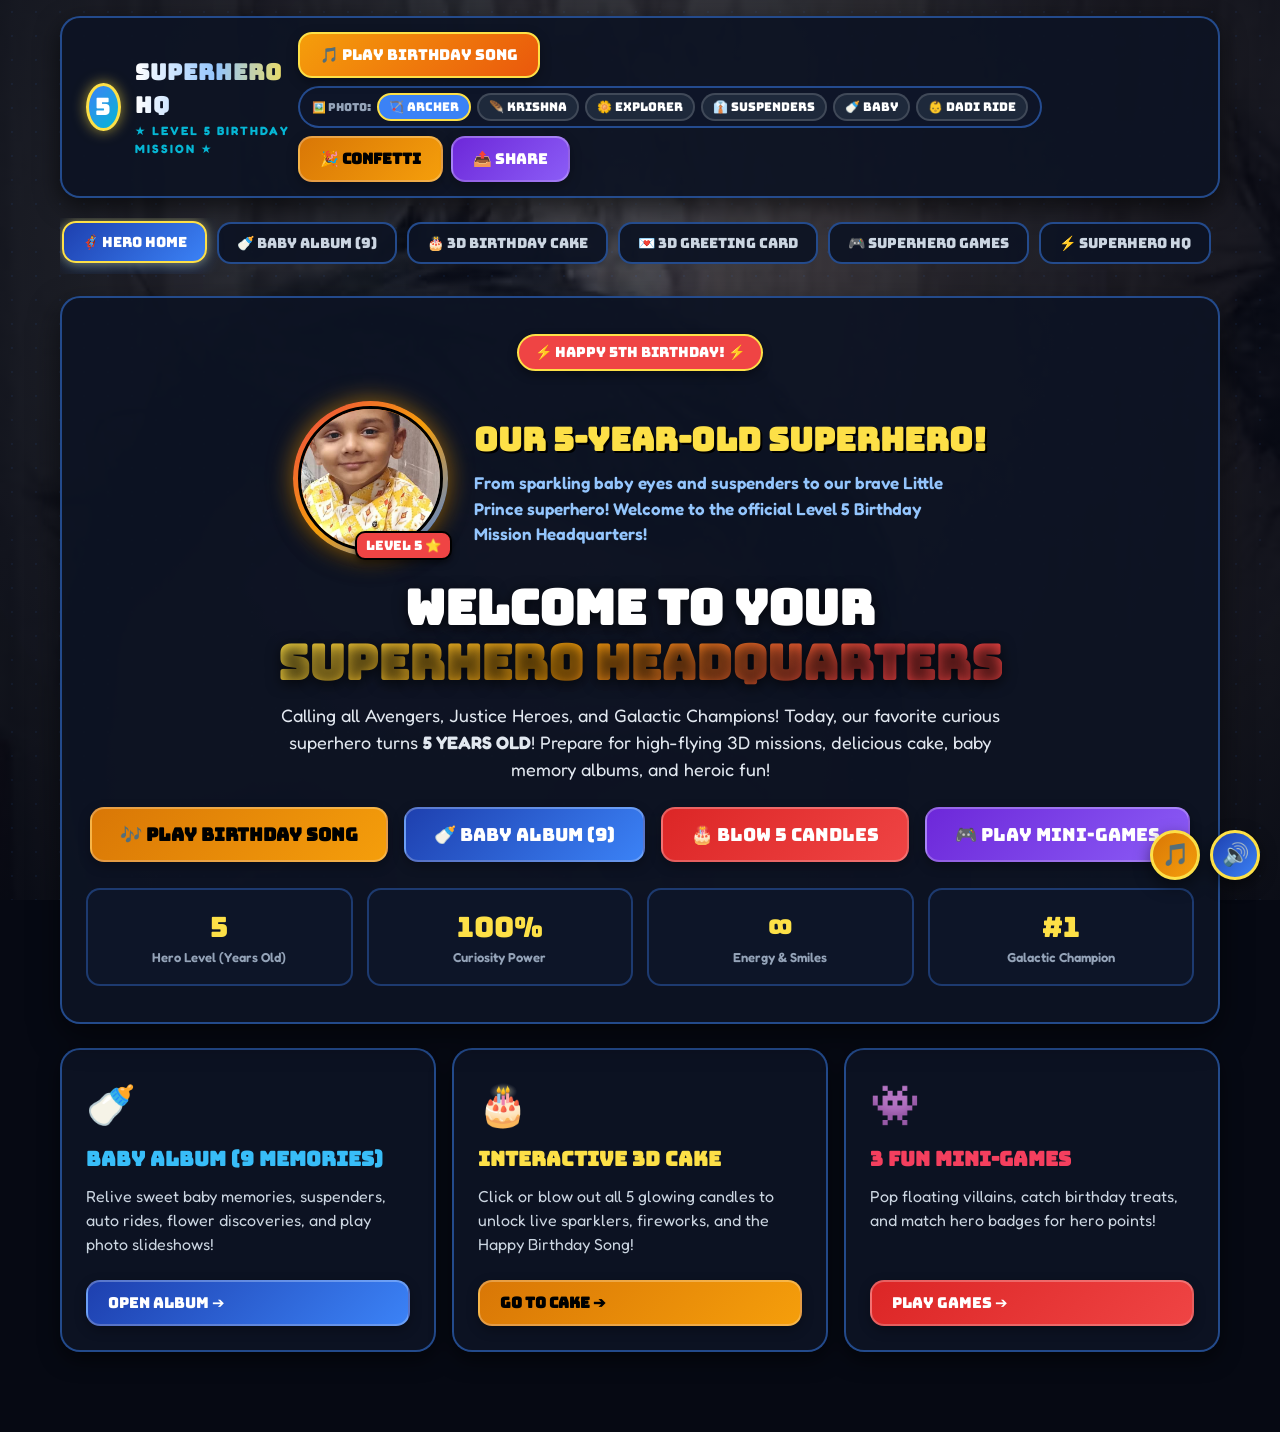
==== commit 6c69496f: "Add cheerful Happy Birthday song with music player controls and cake celebration anthem" ====
--- a/index.html
+++ b/index.html
@@ -9,12 +9,1303 @@
   <link rel="preconnect" href="https://fonts.googleapis.com">
   <link rel="preconnect" href="https://fonts.gstatic.com" crossorigin>
   <link href="https://fonts.googleapis.com/css2?family=Bungee&family=Chakra+Petch:wght@500;700&family=Fredoka:wght@400;600;700&family=Russo+One&display=swap" rel="stylesheet">
+
+  <!-- Immediate Saved Background Paint Engine -->
+  <script>
+    (function() {
+      try {
+        var p = window.HERO_PHOTOS || {};
+        var currentImg = p.img1 || p.img6 || 'img1.jpeg';
+        var savedBg = localStorage.getItem('superhero_active_bg_photo_v6') || currentImg;
+        var savedOpacity = localStorage.getItem('superhero_active_bg_opacity_v6') || '0.68';
+        var style = document.createElement('style');
+        style.id = 'initial-bg-paint-rule';
+        style.innerHTML = '#site-bg-image { background-image: url("' + savedBg + '") !important; opacity: ' + savedOpacity + ' !important; }';
+        document.head.appendChild(style);
+      } catch(e) {}
+    })();
+  </script>
+
+  <style>
+:root {
+  --bg-deep: #060913;
+  --bg-card: rgba(13, 20, 36, 0.94);
+  --bg-card-hover: rgba(18, 28, 50, 0.98);
   
-  <!-- Stylesheets -->
-  <link rel="stylesheet" href="css/style.css">
-  <link rel="stylesheet" href="css/superhero-comic.css">
+  --hero-blue: #3B82F6;
+  --hero-blue-glow: #60A5FA;
+  --hero-cyan: #06B6D4;
+  --hero-gold: #F59E0B;
+  --hero-gold-glow: #FDE047;
+  --hero-red: #EF4444;
+  --hero-purple: #8B5CF6;
   
-  <style>
+  --border-neon: rgba(59, 130, 246, 0.5);
+  --border-neon-gold: rgba(245, 158, 11, 0.7);
+  
+  --font-hero: 'Bungee', 'Russo One', sans-serif;
+  --font-comic: 'Chakra Petch', sans-serif;
+  --font-body: 'Fredoka', 'Outfit', system-ui, sans-serif;
+  
+  --radius-lg: 20px;
+  --radius-md: 14px;
+  --radius-sm: 8px;
+}
+
+html {
+  scroll-behavior: smooth;
+}
+
+* {
+  box-sizing: border-box;
+  margin: 0;
+  padding: 0;
+  -webkit-tap-highlight-color: transparent;
+}
+
+body {
+  font-family: var(--font-body);
+  background-color: var(--bg-deep);
+  color: #FFFFFF;
+  min-height: 100vh;
+  overflow-x: hidden;
+  position: relative;
+  line-height: 1.5;
+  -webkit-font-smoothing: antialiased;
+}
+
+/* =========================================================
+   FAST, CRISP BACKGROUND LAYER (NO GPU JANK)
+   ========================================================= */
+.site-bg-layer {
+  position: fixed;
+  top: 0;
+  left: 0;
+  width: 100vw;
+  height: 100vh;
+  z-index: 0;
+  pointer-events: none;
+  overflow: hidden;
+}
+
+.site-bg-image {
+  position: absolute;
+  top: 0;
+  left: 0;
+  width: 100%;
+  height: 100%;
+  background-size: cover;
+  background-position: center 25%;
+  background-repeat: no-repeat;
+  filter: saturate(1.15) brightness(0.7) contrast(1.05);
+  opacity: 0.68;
+  transition: background-image 0.2s ease-in-out;
+}
+
+.site-bg-overlay {
+  position: absolute;
+  top: 0;
+  left: 0;
+  width: 100%;
+  height: 100%;
+  background: radial-gradient(circle at 50% 30%, rgba(10, 16, 32, 0.3) 0%, rgba(6, 9, 19, 0.75) 60%, rgba(6, 9, 19, 0.94) 100%);
+}
+
+.comic-halftone-overlay {
+  position: absolute;
+  top: 0;
+  left: 0;
+  width: 100%;
+  height: 100%;
+  background-image: radial-gradient(rgba(59, 130, 246, 0.12) 1.5px, transparent 1.5px);
+  background-size: 24px 24px;
+  pointer-events: none;
+  opacity: 0.6;
+}
+
+/* Background 3D Canvas */
+#webgl-canvas-container {
+  position: fixed;
+  top: 0;
+  left: 0;
+  width: 100vw;
+  height: 100vh;
+  z-index: 1;
+  pointer-events: none;
+}
+
+/* Content Container */
+.app-container {
+  position: relative;
+  z-index: 10;
+  max-width: 1200px;
+  margin: 0 auto;
+  padding: 16px 20px 80px;
+}
+
+/* Fast, Crisp Header Bar */
+.header-bar {
+  display: flex;
+  justify-content: space-between;
+  align-items: center;
+  padding: 14px 24px;
+  background: var(--bg-card);
+  border: 2px solid var(--border-neon);
+  border-radius: var(--radius-lg);
+  box-shadow: 0 8px 24px rgba(0,0,0,0.6);
+  margin-bottom: 20px;
+}
+
+.logo-badge {
+  display: flex;
+  align-items: center;
+  gap: 14px;
+}
+
+.logo-icon {
+  width: 48px;
+  height: 48px;
+  background: linear-gradient(135deg, var(--hero-blue), var(--hero-cyan));
+  border-radius: 50%;
+  display: flex;
+  align-items: center;
+  justify-content: center;
+  font-family: var(--font-hero);
+  font-size: 24px;
+  color: #fff;
+  border: 3px solid #FDE047;
+  box-shadow: 0 0 14px rgba(253, 224, 71, 0.6);
+}
+
+.logo-text h1 {
+  font-family: var(--font-hero);
+  font-size: 22px;
+  letter-spacing: 1px;
+  background: linear-gradient(90deg, #FFFFFF, #93C5FD, #FDE047);
+  -webkit-background-clip: text;
+  -webkit-text-fill-color: transparent;
+}
+
+.logo-text span {
+  font-size: 12px;
+  font-weight: 700;
+  color: var(--hero-cyan);
+  text-transform: uppercase;
+  letter-spacing: 2px;
+  display: block;
+}
+
+/* Instant-Response Action Buttons */
+.hero-btn {
+  font-family: var(--font-hero);
+  font-size: 15px;
+  padding: 11px 20px;
+  border-radius: var(--radius-md);
+  border: 2px solid rgba(255,255,255,0.25);
+  cursor: pointer;
+  display: inline-flex;
+  align-items: center;
+  gap: 8px;
+  transition: transform 0.08s ease, background 0.1s ease, box-shadow 0.1s ease;
+  text-decoration: none;
+  color: #fff;
+  position: relative;
+  box-shadow: 0 4px 12px rgba(0,0,0,0.3);
+  user-select: none;
+}
+
+.hero-btn:hover {
+  transform: translateY(-2px);
+  box-shadow: 0 6px 16px rgba(0,0,0,0.5), 0 0 14px rgba(59, 130, 246, 0.4);
+}
+
+.hero-btn:active {
+  transform: translateY(2px) scale(0.97);
+}
+
+.btn-primary { background: linear-gradient(135deg, #1E40AF, #3B82F6); }
+.btn-accent { background: linear-gradient(135deg, #DC2626, #EF4444); }
+.btn-gold { background: linear-gradient(135deg, #D97706, #F59E0B); color: #000; font-weight: bold; }
+.btn-purple { background: linear-gradient(135deg, #6D28D9, #8B5CF6); }
+.btn-cyan { background: linear-gradient(135deg, #0E7490, #06B6D4); }
+.btn-green { background: linear-gradient(135deg, #059669, #10B981); }
+
+/* Navigation Tabs (Instant, Responsive) */
+.nav-tabs {
+  display: flex;
+  gap: 10px;
+  margin-bottom: 22px;
+  overflow-x: auto;
+  padding: 4px 2px 10px;
+  scrollbar-width: thin;
+  scrollbar-color: var(--hero-blue) transparent;
+}
+
+.tab-btn {
+  font-family: var(--font-hero);
+  font-size: 14px;
+  padding: 10px 18px;
+  background: var(--bg-card);
+  color: #CBD5E1;
+  border: 2px solid var(--border-neon);
+  border-radius: var(--radius-md);
+  cursor: pointer;
+  white-space: nowrap;
+  transition: all 0.1s ease;
+  display: flex;
+  align-items: center;
+  gap: 8px;
+}
+
+.tab-btn:hover {
+  color: #FFFFFF;
+  border-color: #FDE047;
+  transform: translateY(-2px);
+}
+
+.tab-btn.active {
+  background: linear-gradient(135deg, #1E40AF, #3B82F6);
+  color: #FFFFFF;
+  border-color: #FDE047;
+  box-shadow: 0 4px 16px rgba(59, 130, 246, 0.4), 0 0 10px rgba(253, 224, 71, 0.5);
+  transform: translateY(-1px);
+}
+
+.tab-content {
+  display: none;
+}
+
+.tab-content.active {
+  display: block;
+  animation: fastTabFade 0.15s ease-out;
+}
+
+@keyframes fastTabFade {
+  from { opacity: 0.6; transform: translateY(4px); }
+  to { opacity: 1; transform: translateY(0); }
+}
+
+/* Crisp Clean Hero Cards */
+.hero-card {
+  background: var(--bg-card);
+  border: 2px solid var(--border-neon);
+  border-radius: var(--radius-lg);
+  padding: 32px 28px;
+  box-shadow: 0 12px 30px rgba(0,0,0,0.5);
+  position: relative;
+  margin-bottom: 24px;
+  transition: border-color 0.15s ease, box-shadow 0.15s ease;
+}
+
+.hero-card:hover {
+  border-color: rgba(245, 158, 11, 0.6);
+  box-shadow: 0 16px 40px rgba(0,0,0,0.6), 0 0 18px rgba(245, 158, 11, 0.3);
+}
+
+/* Hero Home Banner */
+.hero-banner {
+  text-align: center;
+  padding: 36px 24px;
+}
+
+.hero-profile-spotlight {
+  display: flex;
+  align-items: center;
+  justify-content: center;
+  gap: 26px;
+  flex-wrap: wrap;
+  margin: 18px 0 24px;
+}
+
+.hero-avatar-frame {
+  position: relative;
+  width: 155px;
+  height: 155px;
+  border-radius: 50%;
+  padding: 5px;
+  background: linear-gradient(135deg, #EF4444, #F59E0B, #3B82F6);
+  box-shadow: 0 0 24px rgba(245, 158, 11, 0.6), 0 8px 20px rgba(0,0,0,0.6);
+}
+
+.hero-avatar-img {
+  width: 100%;
+  height: 100%;
+  border-radius: 50%;
+  object-fit: cover;
+  border: 3px solid #000;
+  background: #0F172A;
+}
+
+.hero-avatar-badge {
+  position: absolute;
+  bottom: -4px;
+  right: -4px;
+  background: #EF4444;
+  color: #fff;
+  font-family: var(--font-hero);
+  font-size: 13px;
+  padding: 3px 9px;
+  border-radius: 10px;
+  border: 2px solid #000;
+  box-shadow: 0 3px 6px rgba(0,0,0,0.5);
+}
+
+.hero-main-title {
+  font-family: var(--font-hero);
+  font-size: clamp(28px, 4.5vw, 48px);
+  line-height: 1.15;
+  margin: 14px 0 12px;
+  text-shadow: 0 3px 14px rgba(0,0,0,0.7);
+}
+
+.gradient-text {
+  background: linear-gradient(135deg, #FDE047 0%, #F59E0B 40%, #EF4444 80%);
+  -webkit-background-clip: text;
+  -webkit-text-fill-color: transparent;
+  display: inline-block;
+}
+
+.hero-subtitle {
+  font-size: clamp(15px, 2.2vw, 18px);
+  color: #E2E8F0;
+  max-width: 740px;
+  margin: 0 auto 24px;
+  line-height: 1.5;
+}
+
+/* Stats Row */
+.hero-stats-row {
+  display: grid;
+  grid-template-columns: repeat(auto-fit, minmax(160px, 1fr));
+  gap: 14px;
+  margin-top: 26px;
+}
+
+.stat-box {
+  background: rgba(15, 23, 42, 0.85);
+  border: 2px solid rgba(59, 130, 246, 0.35);
+  border-radius: var(--radius-md);
+  padding: 16px;
+  text-align: center;
+  transition: transform 0.12s ease, border-color 0.12s ease;
+}
+.stat-box:hover {
+  transform: translateY(-3px);
+  border-color: #FDE047;
+}
+.stat-number {
+  font-family: var(--font-hero);
+  font-size: 28px;
+  color: #FDE047;
+}
+.stat-label {
+  font-size: 13px;
+  color: #94A3B8;
+  font-weight: 600;
+}
+
+/* Background Switcher Bar */
+.bg-controls-bar {
+  display: flex;
+  align-items: center;
+  gap: 6px;
+  background: rgba(15, 23, 42, 0.95);
+  border: 2px solid var(--border-neon);
+  border-radius: 24px;
+  padding: 5px 12px;
+}
+
+.bg-controls-label {
+  font-family: var(--font-hero);
+  font-size: 11px;
+  color: #94A3B8;
+}
+
+.bg-switcher-btn {
+  background: #1E293B;
+  border: 2px solid rgba(255,255,255,0.15);
+  color: #fff;
+  border-radius: 18px;
+  padding: 4px 10px;
+  font-size: 12px;
+  font-family: var(--font-hero);
+  cursor: pointer;
+  transition: all 0.1s ease;
+}
+
+.bg-switcher-btn:hover, .bg-switcher-btn.active {
+  background: #3B82F6;
+  border-color: #FDE047;
+  color: #fff;
+}
+
+/* Floating Audio Mute Toggle Button */
+.sound-toggle-bar {
+  position: fixed;
+  bottom: 20px;
+  right: 20px;
+  z-index: 100;
+  display: flex;
+  gap: 10px;
+}
+
+.sound-toggle-btn {
+  width: 50px;
+  height: 50px;
+  border-radius: 50%;
+  background: linear-gradient(135deg, #1E40AF, #3B82F6);
+  border: 3px solid #FDE047;
+  box-shadow: 0 6px 16px rgba(0,0,0,0.5);
+  color: #fff;
+  font-size: 22px;
+  display: flex;
+  align-items: center;
+  justify-content: center;
+  cursor: pointer;
+  transition: transform 0.1s ease;
+}
+.sound-toggle-btn:hover {
+  transform: scale(1.1);
+}
+
+.music-toggle-btn {
+  background: linear-gradient(135deg, #D97706, #F59E0B);
+  border-color: #FDE047;
+}
+
+.playing-pulse {
+  background: linear-gradient(135deg, #10B981, #059669) !important;
+  border-color: #FDE047 !important;
+  animation: music-btn-beat 0.6s infinite alternate ease-in-out;
+}
+
+.header-music-btn {
+  background: linear-gradient(135deg, #F59E0B, #EA580C);
+  border-color: #FDE047;
+  display: flex;
+  align-items: center;
+  gap: 6px;
+}
+
+.header-music-btn.active-playing {
+  background: linear-gradient(135deg, #10B981, #047857) !important;
+  border-color: #6EE7B7 !important;
+  color: #fff !important;
+}
+
+@keyframes music-btn-beat {
+  0% { transform: scale(1); }
+  100% { transform: scale(1.12); box-shadow: 0 0 16px rgba(16, 185, 129, 0.7); }
+}
+
+/* Fast Toast Message */
+.super-site-toast {
+  position: fixed;
+  bottom: 80px;
+  left: 50%;
+  transform: translate3d(-50%, 30px, 0);
+  background: #0F172A;
+  border: 3px solid #F59E0B;
+  color: #FDE047;
+  font-family: var(--font-hero);
+  font-size: 14px;
+  padding: 10px 20px;
+  border-radius: 24px;
+  box-shadow: 0 8px 24px rgba(0,0,0,0.8);
+  z-index: 3000;
+  opacity: 0;
+  pointer-events: none;
+  transition: transform 0.2s ease, opacity 0.2s ease;
+}
+
+.super-site-toast.show {
+  transform: translate3d(-50%, 0, 0);
+  opacity: 1;
+}
+
+@media (max-width: 768px) {
+  .header-bar {
+    flex-direction: column;
+    gap: 12px;
+    text-align: center;
+  }
+  .app-container {
+    padding: 10px 12px 80px;
+  }
+  .hero-card {
+    padding: 20px 16px;
+  }
+}
+/* Superhero Dynamic Fast Components & Cards */
+
+/* 3D Greeting Card Component */
+.card-3d-wrapper {
+  perspective: 1000px;
+  max-width: 600px;
+  margin: 20px auto;
+}
+
+.greeting-card-3d {
+  width: 100%;
+  min-height: 420px;
+  background: linear-gradient(135deg, rgba(30, 27, 75, 0.98), rgba(49, 46, 129, 0.98));
+  border: 3px solid #F59E0B;
+  border-radius: 20px;
+  box-shadow: 0 12px 30px rgba(0,0,0,0.7);
+  position: relative;
+  transform-style: preserve-3d;
+  transition: transform 0.35s ease;
+  padding: 30px 24px;
+  text-align: center;
+  cursor: pointer;
+}
+
+.greeting-card-3d.flipped {
+  transform: rotateY(180deg);
+}
+
+.card-front, .card-inside {
+  backface-visibility: hidden;
+  width: 100%;
+  height: 100%;
+  display: flex;
+  flex-direction: column;
+  align-items: center;
+  justify-content: center;
+}
+
+.card-inside {
+  position: absolute;
+  top: 0;
+  left: 0;
+  padding: 30px 24px;
+  transform: rotateY(180deg);
+  background: linear-gradient(135deg, rgba(15, 23, 42, 0.98), rgba(30, 41, 59, 0.98));
+}
+
+.pop-up-hero-figure {
+  width: 140px;
+  height: 140px;
+  margin: 0 auto 12px;
+}
+
+/* Interactive 3D Cake Stage */
+.cake-stage {
+  display: flex;
+  flex-direction: column;
+  align-items: center;
+  justify-content: center;
+  padding: 24px 12px;
+  position: relative;
+}
+
+.cake-container {
+  position: relative;
+  width: 300px;
+  height: 270px;
+  display: flex;
+  flex-direction: column;
+  align-items: center;
+  justify-content: flex-end;
+  margin-bottom: 24px;
+}
+
+/* 5 Birthday Candles */
+.candles-row {
+  display: flex;
+  justify-content: center;
+  gap: 14px;
+  margin-bottom: -10px;
+  z-index: 10;
+}
+
+.candle {
+  display: flex;
+  flex-direction: column;
+  align-items: center;
+  cursor: pointer;
+  position: relative;
+  transition: transform 0.1s ease;
+}
+.candle:hover {
+  transform: scale(1.15);
+}
+
+.candle-stick {
+  width: 16px;
+  height: 55px;
+  background: repeating-linear-gradient(45deg, #EF4444, #EF4444 8px, #FDE047 8px, #FDE047 16px);
+  border: 2px solid #000;
+  border-radius: 4px;
+}
+
+.flame {
+  width: 16px;
+  height: 24px;
+  background: radial-gradient(ellipse at bottom, #FFFFFF 0%, #FDE047 40%, #EF4444 85%);
+  border-radius: 50% 50% 35% 35% / 60% 60% 40% 40%;
+  box-shadow: 0 0 10px #FDE047;
+  margin-bottom: 2px;
+  transition: opacity 0.15s ease;
+}
+
+.candle.blown-out .flame {
+  opacity: 0;
+  pointer-events: none;
+}
+
+.smoke-puff {
+  position: absolute;
+  top: -15px;
+  width: 10px;
+  height: 10px;
+  background: rgba(200, 200, 200, 0.6);
+  border-radius: 50%;
+  opacity: 0;
+  pointer-events: none;
+}
+
+.candle.blown-out .smoke-puff {
+  animation: puff 0.6s ease-out;
+}
+
+@keyframes puff {
+  0% { transform: translateY(0) scale(1); opacity: 0.8; }
+  100% { transform: translateY(-25px) scale(2.2); opacity: 0; }
+}
+
+/* Cake Tiers */
+.cake-tier {
+  border: 3px solid #000;
+  border-radius: 14px;
+  display: flex;
+  align-items: center;
+  justify-content: center;
+  position: relative;
+  box-shadow: 0 6px 14px rgba(0,0,0,0.5);
+}
+
+.tier-top {
+  width: 170px;
+  height: 60px;
+  background: linear-gradient(180deg, #3B82F6, #1D4ED8);
+  z-index: 3;
+}
+
+.tier-middle {
+  width: 230px;
+  height: 70px;
+  background: linear-gradient(180deg, #EF4444, #B91C1C);
+  margin-top: -8px;
+  z-index: 2;
+}
+
+.tier-bottom {
+  width: 290px;
+  height: 80px;
+  background: linear-gradient(180deg, #F59E0B, #D97706);
+  margin-top: -8px;
+  z-index: 1;
+}
+
+.cake-frosting {
+  position: absolute;
+  top: 0;
+  left: 0;
+  width: 100%;
+  height: 12px;
+  background: #FFF;
+  border-bottom: 2px solid #CBD5E1;
+  border-radius: 12px 12px 6px 6px;
+}
+
+.cake-plate {
+  width: 320px;
+  height: 16px;
+  background: #E2E8F0;
+  border: 3px solid #000;
+  border-radius: 20px;
+  margin-top: -4px;
+  box-shadow: 0 8px 16px rgba(0,0,0,0.6);
+}
+
+/* Comic Badge */
+.comic-badge-5 {
+  display: inline-block;
+  background: #EF4444;
+  color: #fff;
+  font-family: var(--font-hero);
+  font-size: 14px;
+  padding: 6px 16px;
+  border-radius: 20px;
+  border: 2px solid #FDE047;
+  box-shadow: 0 4px 10px rgba(0,0,0,0.4);
+  margin-bottom: 12px;
+}
+
+.card-title-badge {
+  display: inline-block;
+  background: #2563EB;
+  color: #fff;
+  font-family: var(--font-hero);
+  font-size: 13px;
+  padding: 5px 14px;
+  border-radius: 8px;
+  margin-bottom: 14px;
+  border: 2px solid #FDE047;
+}
+
+.burst-tag {
+  display: inline-block;
+  background: #F59E0B;
+  color: #000;
+  font-family: var(--font-hero);
+  font-size: 14px;
+  font-weight: bold;
+  padding: 4px 12px;
+  border-radius: 6px;
+  border: 2px solid #000;
+}
+
+/* Soundboard Grid */
+.soundboard-grid {
+  display: grid;
+  grid-template-columns: repeat(auto-fill, minmax(130px, 1fr));
+  gap: 12px;
+  margin-top: 18px;
+}
+
+.sound-btn {
+  background: #1E293B;
+  border: 2px solid var(--border-neon);
+  border-radius: var(--radius-md);
+  padding: 14px 10px;
+  text-align: center;
+  cursor: pointer;
+  transition: transform 0.08s ease, background 0.1s ease, border-color 0.1s ease;
+  user-select: none;
+}
+
+.sound-btn:hover {
+  background: #2563EB;
+  border-color: #FDE047;
+  transform: translateY(-2px);
+}
+
+.sound-btn:active {
+  transform: translateY(2px) scale(0.96);
+  background: #EF4444;
+}
+
+.sound-btn-icon {
+  font-size: 26px;
+  display: block;
+  margin-bottom: 4px;
+}
+
+.sound-btn-label {
+  font-family: var(--font-hero);
+  font-size: 11px;
+  color: #FDE047;
+}
+
+/* Hand Scanner */
+.scanner-box {
+  text-align: center;
+}
+
+.scanner-hand-btn {
+  width: 110px;
+  height: 110px;
+  margin: 20px auto;
+  border-radius: 50%;
+  background: rgba(6, 182, 212, 0.15);
+  border: 3px solid #06B6D4;
+  display: flex;
+  align-items: center;
+  justify-content: center;
+  font-size: 50px;
+  cursor: pointer;
+  position: relative;
+  overflow: hidden;
+  transition: transform 0.1s ease;
+  user-select: none;
+}
+
+.scanner-hand-btn:hover {
+  transform: scale(1.06);
+}
+
+.scanner-hand-btn:active, .scanner-hand-btn.scanning {
+  background: rgba(239, 68, 68, 0.25);
+  border-color: #EF4444;
+}
+
+.scanner-laser-line {
+  position: absolute;
+  top: 0;
+  left: 0;
+  width: 100%;
+  height: 4px;
+  background: #EF4444;
+  box-shadow: 0 0 10px #EF4444;
+  opacity: 0;
+}
+
+.scanner-hand-btn.scanning .scanner-laser-line {
+  opacity: 1;
+  animation: scanLaser 1s infinite alternate ease-in-out;
+}
+
+@keyframes scanLaser {
+  0% { top: 0%; }
+  100% { top: 100%; }
+}
+
+/* Game Highlights Grid */
+.game-card-grid {
+  display: grid;
+  grid-template-columns: repeat(auto-fit, minmax(260px, 1fr));
+  gap: 16px;
+  margin-top: 20px;
+}
+
+.game-card {
+  background: var(--bg-card);
+  border: 2px solid var(--border-neon);
+  border-radius: var(--radius-lg);
+  padding: 24px;
+  display: flex;
+  flex-direction: column;
+  justify-content: space-between;
+  box-shadow: 0 8px 20px rgba(0,0,0,0.5);
+  transition: transform 0.12s ease, border-color 0.12s ease;
+}
+
+.game-card:hover {
+  border-color: #FDE047;
+  transform: translateY(-3px);
+}
+
+.game-icon-large {
+  font-size: 40px;
+  margin-bottom: 10px;
+}
+
+/* Certificate Frame */
+.certificate-frame {
+  background: #FFFBEB;
+  border: 6px solid #B45309;
+  border-radius: 20px;
+  padding: 30px 24px;
+  text-align: center;
+  color: #1E293B;
+  box-shadow: 0 12px 30px rgba(0,0,0,0.7);
+  position: relative;
+  margin-top: 24px;
+}
+
+.certificate-seal {
+  position: absolute;
+  bottom: 20px;
+  right: 20px;
+  width: 70px;
+  height: 70px;
+  border-radius: 50%;
+  background: #DC2626;
+  border: 3px dashed #FDE047;
+  color: #fff;
+  display: flex;
+  align-items: center;
+  justify-content: center;
+  font-family: var(--font-hero);
+  font-size: 11px;
+  text-align: center;
+  line-height: 1.1;
+  box-shadow: 0 4px 10px rgba(0,0,0,0.4);
+}
+
+/* Milestone Filter Bar */
+.milestone-filter-bar {
+  display: flex;
+  align-items: center;
+  gap: 8px;
+  flex-wrap: wrap;
+  margin: 16px 0;
+}
+
+.milestone-filter-btn {
+  background: #1E293B;
+  border: 2px solid var(--border-neon);
+  color: #E2E8F0;
+  font-family: var(--font-hero);
+  font-size: 12px;
+  padding: 7px 14px;
+  border-radius: 16px;
+  cursor: pointer;
+  transition: all 0.1s ease;
+}
+
+.milestone-filter-btn:hover, .milestone-filter-btn.active {
+  background: #3B82F6;
+  border-color: #FDE047;
+  color: #FFFFFF;
+}
+
+/* Baby Scrapbook Grid */
+.baby-scrapbook-grid {
+  display: grid;
+  grid-template-columns: repeat(auto-fill, minmax(280px, 1fr));
+  gap: 20px;
+  margin-top: 20px;
+}
+
+.baby-scrapbook-card {
+  background: #FFFFFF;
+  border: 3px solid #000;
+  border-radius: 16px;
+  padding: 12px;
+  box-shadow: 0 6px 0 #000, 0 10px 20px rgba(0,0,0,0.3);
+  position: relative;
+  color: #0F172A;
+  transition: transform 0.12s ease;
+}
+
+.baby-scrapbook-card:hover {
+  transform: translateY(-3px);
+}
+
+.scrapbook-badge {
+  position: absolute;
+  top: 18px;
+  left: 18px;
+  background: #1E3A8A;
+  color: #FDE047;
+  font-family: var(--font-hero);
+  font-size: 11px;
+  padding: 4px 10px;
+  border-radius: 10px;
+  border: 2px solid #000;
+  z-index: 5;
+}
+
+.scrapbook-sticker {
+  position: absolute;
+  top: 18px;
+  right: 18px;
+  background: #EF4444;
+  color: #FFFFFF;
+  font-family: var(--font-hero);
+  font-size: 11px;
+  padding: 4px 10px;
+  border-radius: 10px;
+  border: 2px solid #000;
+  z-index: 5;
+}
+
+.scrapbook-img-wrapper {
+  position: relative;
+  width: 100%;
+  height: 250px;
+  border-radius: 12px;
+  overflow: hidden;
+  border: 2px solid #000;
+  cursor: pointer;
+  background: #0F172A;
+}
+
+.scrapbook-img-wrapper img {
+  width: 100%;
+  height: 100%;
+  object-fit: cover;
+}
+
+.img-hover-overlay {
+  position: absolute;
+  top: 0;
+  left: 0;
+  width: 100%;
+  height: 100%;
+  background: rgba(15, 23, 42, 0.5);
+  display: flex;
+  align-items: center;
+  justify-content: center;
+  opacity: 0;
+  transition: opacity 0.12s ease;
+  color: #FFFFFF;
+  font-family: var(--font-hero);
+  font-size: 14px;
+}
+
+.scrapbook-img-wrapper:hover .img-hover-overlay {
+  opacity: 1;
+}
+
+.scrapbook-details {
+  padding: 10px 4px 4px;
+  text-align: center;
+}
+
+.scrapbook-title {
+  font-family: var(--font-hero);
+  font-size: 16px;
+  color: #1E3A8A;
+  margin-bottom: 4px;
+}
+
+.scrapbook-caption {
+  font-size: 13px;
+  color: #475569;
+  font-weight: 600;
+  line-height: 1.35;
+  margin-bottom: 10px;
+  min-height: 36px;
+}
+
+.scrapbook-actions {
+  display: flex;
+  gap: 8px;
+  justify-content: center;
+  align-items: center;
+}
+
+.scrapbook-action-btn {
+  background: #F1F5F9;
+  border: 2px solid #CBD5E1;
+  border-radius: 16px;
+  padding: 6px 12px;
+  font-family: var(--font-hero);
+  font-size: 11px;
+  cursor: pointer;
+  color: #1E293B;
+  transition: all 0.1s ease;
+  display: inline-flex;
+  align-items: center;
+  gap: 4px;
+}
+
+.scrapbook-action-btn:hover {
+  background: #3B82F6;
+  color: #fff;
+  border-color: #1E40AF;
+}
+
+.scrapbook-action-btn.active-bg-btn {
+  background: #10B981;
+  color: #FFFFFF;
+  border-color: #059669;
+  font-weight: bold;
+}
+
+.delete-photo-btn {
+  position: absolute;
+  top: -8px;
+  right: -8px;
+  width: 26px;
+  height: 26px;
+  border-radius: 50%;
+  background: #EF4444;
+  color: #fff;
+  border: 2px solid #000;
+  display: flex;
+  align-items: center;
+  justify-content: center;
+  font-size: 11px;
+  cursor: pointer;
+  z-index: 10;
+}
+
+/* Upload Dropzone */
+.photo-dropzone {
+  border: 2px dashed var(--border-neon);
+  border-radius: var(--radius-lg);
+  padding: 22px 18px;
+  text-align: center;
+  background: rgba(15, 23, 42, 0.85);
+  cursor: pointer;
+  transition: all 0.15s ease;
+  margin-bottom: 20px;
+}
+
+.photo-dropzone:hover, .photo-dropzone.drag-active {
+  border-color: #FDE047;
+  background: rgba(30, 41, 59, 0.95);
+}
+
+.dropzone-icon {
+  font-size: 36px;
+  margin-bottom: 6px;
+}
+
+/* Fullscreen Slideshow Modal */
+.slideshow-modal {
+  position: fixed;
+  top: 0;
+  left: 0;
+  width: 100vw;
+  height: 100vh;
+  background: rgba(4, 7, 15, 0.96);
+  display: none;
+  align-items: center;
+  justify-content: center;
+  z-index: 2500;
+  padding: 16px;
+}
+
+.slideshow-content {
+  background: #0F172A;
+  border: 3px solid #F59E0B;
+  border-radius: 20px;
+  max-width: 760px;
+  width: 100%;
+  box-shadow: 0 16px 50px rgba(0,0,0,0.9);
+  position: relative;
+  overflow: hidden;
+  display: flex;
+  flex-direction: column;
+}
+
+.slideshow-header {
+  display: flex;
+  justify-content: space-between;
+  align-items: center;
+  padding: 14px 20px;
+  background: #1E293B;
+  border-bottom: 2px solid rgba(255,255,255,0.1);
+}
+
+.slideshow-progress-track {
+  width: 100%;
+  height: 5px;
+  background: #334155;
+  overflow: hidden;
+}
+
+.slideshow-progress-bar {
+  height: 100%;
+  width: 0%;
+  background: linear-gradient(90deg, #F59E0B, #EF4444);
+}
+
+.slideshow-media {
+  position: relative;
+  width: 100%;
+  height: 380px;
+  background: #020617;
+  display: flex;
+  align-items: center;
+  justify-content: center;
+  overflow: hidden;
+}
+
+.slideshow-media img {
+  max-width: 100%;
+  max-height: 100%;
+  object-fit: contain;
+}
+
+.slideshow-caption-box {
+  padding: 16px 20px;
+  text-align: center;
+  background: #1E293B;
+}
+
+.slideshow-nav-btn {
+  position: absolute;
+  top: 50%;
+  transform: translateY(-50%);
+  width: 44px;
+  height: 44px;
+  border-radius: 50%;
+  background: rgba(15, 23, 42, 0.9);
+  border: 2px solid #FDE047;
+  color: #FDE047;
+  font-size: 18px;
+  display: flex;
+  align-items: center;
+  justify-content: center;
+  cursor: pointer;
+  transition: all 0.1s ease;
+  z-index: 10;
+}
+
+.slideshow-nav-btn:hover {
+  background: #F59E0B;
+  color: #000;
+}
+
+.slideshow-prev-btn { left: 14px; }
+.slideshow-next-btn { right: 14px; }
+
+/* Lightbox Modal */
+.lightbox-modal {
+  position: fixed;
+  top: 0;
+  left: 0;
+  width: 100vw;
+  height: 100vh;
+  background: rgba(6, 9, 19, 0.95);
+  display: none;
+  align-items: center;
+  justify-content: center;
+  z-index: 2000;
+  padding: 16px;
+}
+
+.lightbox-content {
+  background: #1E293B;
+  border: 3px solid #F59E0B;
+  border-radius: 20px;
+  padding: 20px;
+  max-width: 600px;
+  width: 100%;
+  box-shadow: 0 16px 40px rgba(0,0,0,0.85);
+  text-align: center;
+  position: relative;
+}
+
+.lightbox-img-box {
+  width: 100%;
+  max-height: 400px;
+  border-radius: 12px;
+  overflow: hidden;
+  margin-bottom: 14px;
+  border: 2px solid #000;
+  background: #020617;
+  display: flex;
+  align-items: center;
+  justify-content: center;
+}
+
+.lightbox-img-box img {
+  max-width: 100%;
+  max-height: 400px;
+  object-fit: contain;
+}
+
+.lightbox-nav-controls {
+  display: flex;
+  justify-content: space-between;
+  align-items: center;
+  margin-top: 12px;
+}
+
+/* Print Styles */
+@media print {
+  body {
+    background: #FFFFFF !important;
+    color: #000000 !important;
+  }
+  .site-bg-layer, #webgl-canvas-container, #sparkle-canvas, .sound-toggle-bar, .header-bar, .nav-tabs, .photo-dropzone, .scrapbook-actions, .hero-btn {
+    display: none !important;
+  }
+  .baby-scrapbook-card {
+    break-inside: avoid;
+    box-shadow: none !important;
+    border: 2px solid #000 !important;
+  }
+}
+
     /* Memory Match Game Specific CSS */
     .memory-grid {
       display: grid;
@@ -78,7 +1369,6 @@
       width: 100vw;
       height: 100vh;
       background: rgba(6, 9, 19, 0.9);
-      backdrop-filter: blur(12px);
       display: none;
       align-items: center;
       justify-content: center;
@@ -114,6 +1404,13 @@
   </style>
 </head>
 <body class="comic-halftone">
+
+  <!-- Fullscreen Ambient Child Superhero Background Layer -->
+  <div class="site-bg-layer">
+    <div id="site-bg-image" class="site-bg-image"></div>
+    <div class="site-bg-overlay"></div>
+    <div class="comic-halftone-overlay"></div>
+  </div>
 
   <!-- 3D Three.js WebGL Universe Canvas -->
   <div id="webgl-canvas-container"></div>
@@ -130,17 +1427,34 @@
           <span>★ LEVEL 5 BIRTHDAY MISSION ★</span>
         </div>
       </div>
-      <div class="quick-actions">
-        <button id="quick-confetti-btn" class="hero-btn btn-gold" title="Blast Confetti!">🎉 Blast Confetti</button>
+
+      <!-- Quick Actions & Music & Background Controller -->
+      <div style="display:flex; align-items:center; gap:8px; flex-wrap:wrap;">
+        <button id="header-music-btn" class="hero-btn header-music-btn" title="Play Happy Birthday Song!">
+          🎵 Play Birthday Song
+        </button>
+
+        <div class="bg-controls-bar" title="Switch Website Background Photo">
+          <span class="bg-controls-label">🖼️ PHOTO:</span>
+          <button class="bg-switcher-btn active" data-bg-key="img1" title="Prince Archer (Today)">🏹 Archer</button>
+          <button class="bg-switcher-btn" data-bg-key="img6" title="Prince Krishna Festive">🪶 Krishna</button>
+          <button class="bg-switcher-btn" data-bg-key="img2" title="Yellow Flower Explorer">🌼 Explorer</button>
+          <button class="bg-switcher-btn" data-bg-key="img" title="Gentleman in Suspenders">👔 Suspenders</button>
+          <button class="bg-switcher-btn" data-bg-key="img3" title="Baby Big Eyes">🍼 Baby</button>
+          <button class="bg-switcher-btn" data-bg-key="img4" title="Auto Ride with Grandma">👶 Dadi Ride</button>
+        </div>
+
+        <button id="quick-confetti-btn" class="hero-btn btn-gold" title="Blast Confetti!">🎉 Confetti</button>
+        <button onclick="openShareModal()" class="hero-btn btn-purple" title="Share with Family & Friends!">📤 Share</button>
       </div>
     </header>
 
     <!-- Navigation Tabs -->
     <nav class="nav-tabs">
       <button class="tab-btn active" data-tab="tab-home">🦸‍♂️ Hero Home</button>
+      <button class="tab-btn" data-tab="tab-album">🍼 Baby Album (9)</button>
       <button class="tab-btn" data-tab="tab-cake">🎂 3D Birthday Cake</button>
       <button class="tab-btn" data-tab="tab-card">💌 3D Greeting Card</button>
-      <button class="tab-btn" data-tab="tab-photos">📸 Hero Photo Collage</button>
       <button class="tab-btn" data-tab="tab-games">🎮 Superhero Games</button>
       <button class="tab-btn" data-tab="tab-hq">⚡ Superhero HQ</button>
     </nav>
@@ -149,19 +1463,36 @@
     <section id="tab-home" class="tab-content active">
       <div class="hero-card hero-banner">
         <div class="comic-badge-5">⚡ HAPPY 5TH BIRTHDAY! ⚡</div>
+        
+        <!-- Hero Spotlight Avatar Frame -->
+        <div class="hero-profile-spotlight">
+          <div class="hero-avatar-frame">
+            <img id="home-hero-avatar" class="hero-avatar-img" src="img1.jpeg" alt="Birthday Hero">
+            <div class="hero-avatar-badge">LEVEL 5 ⭐</div>
+          </div>
+          <div style="text-align:left;">
+            <h2 style="font-family:var(--font-hero); font-size:32px; color:#FDE047; margin:6px 0; text-shadow:2px 2px 0 #000;">
+              OUR 5-YEAR-OLD SUPERHERO!
+            </h2>
+            <p style="color:#93C5FD; font-size:17px; max-width:480px; font-weight:600; line-height:1.5;">
+              From sparkling baby eyes and suspenders to our brave Little Prince superhero! Welcome to the official Level 5 Birthday Mission Headquarters!
+            </p>
+          </div>
+        </div>
+
         <h2 class="hero-main-title">
           WELCOME TO YOUR <br>
           <span class="gradient-text">SUPERHERO HEADQUARTERS</span>
         </h2>
         <p class="hero-subtitle">
-          Calling all Avengers, Justice Heroes, and Galactic Champions! Today, our favorite curious superhero turns <strong>5 YEARS OLD</strong>! Prepare for high-flying 3D missions, delicious cake, memory photos, and heroic fun!
+          Calling all Avengers, Justice Heroes, and Galactic Champions! Today, our favorite curious superhero turns <strong>5 YEARS OLD</strong>! Prepare for high-flying 3D missions, delicious cake, baby memory albums, and heroic fun!
         </p>
         
         <div style="display:flex; justify-content:center; gap:16px; flex-wrap:wrap; margin-bottom:25px;">
-          <button onclick="document.querySelector('[data-tab=tab-cake]').click()" class="hero-btn btn-primary" style="font-size:18px; padding:14px 28px;">🎂 Blow 5 Candles</button>
-          <button onclick="document.querySelector('[data-tab=tab-photos]').click()" class="hero-btn btn-gold" style="font-size:18px; padding:14px 28px;">📸 Photo Collage</button>
-          <button onclick="document.querySelector('[data-tab=tab-games]').click()" class="hero-btn btn-accent" style="font-size:18px; padding:14px 28px;">🎮 Play Mini-Games</button>
-          <button onclick="document.querySelector('[data-tab=tab-card]').click()" class="hero-btn btn-purple" style="font-size:18px; padding:14px 28px;">💌 Open 3D Card</button>
+          <button onclick="window.superAudio.toggleBirthdaySong()" class="hero-btn btn-gold" style="font-size:18px; padding:14px 28px;">🎶 Play Birthday Song</button>
+          <button onclick="document.querySelector('[data-tab=tab-album]').click()" class="hero-btn btn-primary" style="font-size:18px; padding:14px 28px;">🍼 Baby Album (9)</button>
+          <button onclick="document.querySelector('[data-tab=tab-cake]').click()" class="hero-btn btn-accent" style="font-size:18px; padding:14px 28px;">🎂 Blow 5 Candles</button>
+          <button onclick="document.querySelector('[data-tab=tab-games]').click()" class="hero-btn btn-purple" style="font-size:18px; padding:14px 28px;">🎮 Play Mini-Games</button>
         </div>
 
         <!-- Super Hero Stats Grid -->
@@ -189,20 +1520,20 @@
       <div class="game-card-grid">
         <div class="game-card">
           <div>
+            <div class="game-icon-large">🍼</div>
+            <h3 style="font-family:var(--font-hero); font-size:20px; color:#38BDF8;">Baby Album (9 Memories)</h3>
+            <p style="color:#CBD5E1; margin:10px 0;">Relive sweet baby memories, suspenders, auto rides, flower discoveries, and play photo slideshows!</p>
+          </div>
+          <button onclick="document.querySelector('[data-tab=tab-album]').click()" class="hero-btn btn-primary" style="margin-top:14px;">Open Album ➔</button>
+        </div>
+
+        <div class="game-card">
+          <div>
             <div class="game-icon-large">🎂</div>
             <h3 style="font-family:var(--font-hero); font-size:20px; color:#FDE047;">Interactive 3D Cake</h3>
-            <p style="color:#CBD5E1; margin:10px 0;">Click or blow out all 5 glowing candles to unlock live sparklers, fireworks, and the fanfare!</p>
+            <p style="color:#CBD5E1; margin:10px 0;">Click or blow out all 5 glowing candles to unlock live sparklers, fireworks, and the Happy Birthday Song!</p>
           </div>
           <button onclick="document.querySelector('[data-tab=tab-cake]').click()" class="hero-btn btn-gold" style="margin-top:14px;">Go to Cake ➔</button>
-        </div>
-
-        <div class="game-card">
-          <div>
-            <div class="game-icon-large">📸</div>
-            <h3 style="font-family:var(--font-hero); font-size:20px; color:#38BDF8;">Hero Photo Collage</h3>
-            <p style="color:#CBD5E1; margin:10px 0;">Upload and display memory photos of the birthday boy in superhero polaroid frames!</p>
-          </div>
-          <button onclick="document.querySelector('[data-tab=tab-photos]').click()" class="hero-btn btn-primary" style="margin-top:14px;">View Collage ➔</button>
         </div>
 
         <div class="game-card">
@@ -216,7 +1547,56 @@
       </div>
     </section>
 
-    <!-- TAB 2: 3D BIRTHDAY CAKE -->
+    <!-- TAB 2: BABY ALBUM & GROWTH STORYBOOK -->
+    <section id="tab-album" class="tab-content">
+      <div class="hero-card">
+        <div class="card-title-badge">🍼 SUPERHERO ORIGINS: BABY ALBUM (9 PHOTOS)</div>
+        
+        <div style="display:flex; justify-content:space-between; align-items:center; flex-wrap:wrap; gap:16px; margin-bottom:12px;">
+          <div>
+            <h2 style="font-family:var(--font-hero); font-size:28px; color:#FDE047;">
+              GROWING UP SUPERHERO: 5-YEAR JOURNEY
+            </h2>
+            <p style="color:#CBD5E1; font-size:16px;">
+              From sweet baby giggles and suspenders to Level 5 champion! Explore 9 milestone photos, play slideshows, and like memories!
+            </p>
+          </div>
+          
+          <div style="display:flex; gap:10px; flex-wrap:wrap;">
+            <input type="file" id="album-upload-input" accept="image/*" multiple style="display:none;">
+            <button id="play-slideshow-btn" class="hero-btn btn-gold" style="font-size:16px;">▶️ Play Slideshow</button>
+            <button id="album-upload-btn" class="hero-btn btn-accent" style="font-size:15px;">➕ Add Hero Photo</button>
+            <button id="print-album-btn" class="hero-btn btn-purple" style="font-size:14px;">🖨️ Print Book</button>
+            <button id="reset-album-btn" class="hero-btn btn-cyan" style="font-size:14px;">🔄 Reset</button>
+          </div>
+        </div>
+
+        <!-- Milestone Filter Bar -->
+        <div class="milestone-filter-bar">
+          <span style="font-family:var(--font-hero); font-size:13px; color:#94A3B8; margin-right:4px;">FILTER MILESTONES:</span>
+          <button class="milestone-filter-btn active" data-filter="all">🌟 All Memories (9)</button>
+          <button class="milestone-filter-btn" data-filter="baby">🍼 Baby Days (Level 0-1)</button>
+          <button class="milestone-filter-btn" data-filter="champ">⭐ Little Champion (Level 2-3)</button>
+          <button class="milestone-filter-btn" data-filter="hero">🦸 Level 5 Superhero (Today)</button>
+        </div>
+
+        <!-- Drag & Drop Upload Zone -->
+        <div id="baby-dropzone" class="photo-dropzone" onclick="document.getElementById('album-upload-input').click()">
+          <div class="dropzone-icon">🌟</div>
+          <h3 style="font-family:var(--font-hero); font-size:18px; color:#67E8F9; margin-bottom:6px;">
+            DRAG & DROP BABY PHOTOS HERE, OR CLICK TO UPLOAD
+          </h3>
+          <p style="color:#94A3B8; font-size:14px;">
+            Supports JPG, PNG, WEBP, GIF (Saved automatically in your browser!)
+          </p>
+        </div>
+
+        <!-- Baby Scrapbook Grid -->
+        <div id="baby-album-grid" class="baby-scrapbook-grid"></div>
+      </div>
+    </section>
+
+    <!-- TAB 3: 3D BIRTHDAY CAKE -->
     <section id="tab-cake" class="tab-content">
       <div class="hero-card cake-stage">
         <div class="card-title-badge">🎂 SUPERHERO CAKE CEREMONY</div>
@@ -230,7 +1610,7 @@
         <!-- 3D Styled Cake Assembly -->
         <div class="cake-container">
           <!-- Active Topper -->
-          <div id="active-cake-topper" style="font-size:44px; margin-bottom:-10px; z-index:15; animation:hero-hover 2s infinite ease-in-out;">⚡</div>
+          <div id="active-cake-topper" style="font-size:44px; margin-bottom:-10px; z-index:15;">⚡</div>
           
           <!-- 5 Candles -->
           <div class="candles-row">
@@ -303,7 +1683,7 @@
       </div>
     </section>
 
-    <!-- TAB 3: 3D GREETING CARD -->
+    <!-- TAB 4: 3D GREETING CARD -->
     <section id="tab-card" class="tab-content">
       <div class="hero-card" style="text-align:center;">
         <div class="card-title-badge">💌 3D INTERACTIVE GREETING CARD</div>
@@ -343,7 +1723,7 @@
 
             <!-- Card Inside (Pop-up) -->
             <div class="card-inside">
-              <div style="font-size:50px; animation:hero-hover 2s infinite ease-in-out;">🦸‍♂️</div>
+              <div style="font-size:50px;">🦸‍♂️</div>
               <div class="burst-tag" style="background:#EF4444; color:#fff; margin-bottom:12px;">LEVEL 5 UNLOCKED!</div>
               
               <h3 style="font-family:var(--font-hero); font-size:26px; color:#FDE047;">
@@ -367,44 +1747,6 @@
           <button id="open-card-btn" class="hero-btn btn-gold" style="font-size:16px;">✨ Open 3D Card!</button>
           <button id="edit-card-btn" class="hero-btn btn-purple" style="font-size:16px;">✏️ Personalize Wish</button>
         </div>
-      </div>
-    </section>
-
-    <!-- TAB 4: HERO PHOTO COLLAGE (NEW) -->
-    <section id="tab-photos" class="tab-content">
-      <div class="hero-card">
-        <div class="card-title-badge">📸 SUPERHERO PHOTO COLLAGE</div>
-        
-        <div style="display:flex; justify-content:space-between; align-items:center; flex-wrap:wrap; gap:16px; margin-bottom:20px;">
-          <div>
-            <h2 style="font-family:var(--font-hero); font-size:28px; color:#FDE047;">
-              HERO MEMORIES & PHOTO VAULT
-            </h2>
-            <p style="color:#CBD5E1; font-size:16px;">
-              Add and celebrate memorable photos of the 5-year-old superhero in 3D polaroid frames!
-            </p>
-          </div>
-          
-          <div style="display:flex; gap:10px; flex-wrap:wrap;">
-            <input type="file" id="photo-upload-input" accept="image/*" multiple style="display:none;">
-            <button id="upload-photo-btn" class="hero-btn btn-gold" style="font-size:16px;">➕ Add Hero Photo</button>
-            <button id="reset-gallery-btn" class="hero-btn btn-primary" style="font-size:14px;">🔄 Sample Photos</button>
-          </div>
-        </div>
-
-        <!-- Drag & Drop Upload Zone -->
-        <div id="photo-dropzone" class="photo-dropzone" onclick="document.getElementById('photo-upload-input').click()">
-          <div class="dropzone-icon">🌟</div>
-          <h3 style="font-family:var(--font-hero); font-size:18px; color:#67E8F9; margin-bottom:6px;">
-            DRAG & DROP PHOTOS HERE, OR CLICK TO UPLOAD
-          </h3>
-          <p style="color:#94A3B8; font-size:14px;">
-            Supports JPG, PNG, WEBP, GIF (Saved automatically in your browser!)
-          </p>
-        </div>
-
-        <!-- 3D Polaroid Photo Collage Grid -->
-        <div id="photo-collage-grid" class="photo-collage-grid"></div>
       </div>
     </section>
 
@@ -522,6 +1864,10 @@
             <span class="sound-btn-icon">🎺</span>
             <span class="sound-btn-label">FANFARE</span>
           </div>
+          <div class="sound-btn soundboard-btn" data-sound="birthday">
+            <span class="sound-btn-icon">🎂</span>
+            <span class="sound-btn-label">BIRTHDAY SONG</span>
+          </div>
           <div class="sound-btn soundboard-btn" data-sound="robot">
             <span class="sound-btn-icon">🤖</span>
             <span class="sound-btn-label">ROBOT BEEP</span>
@@ -529,10 +1875,6 @@
           <div class="sound-btn soundboard-btn" data-sound="pop">
             <span class="sound-btn-icon">🎉</span>
             <span class="sound-btn-label">PARTY POP</span>
-          </div>
-          <div class="sound-btn soundboard-btn" data-sound="birthday">
-            <span class="sound-btn-icon">🎂</span>
-            <span class="sound-btn-label">BIRTHDAY CHIME</span>
           </div>
         </div>
       </div>
@@ -609,6 +1951,43 @@
 
   </div>
 
+  <!-- Fullscreen Memory Slideshow Theatre Modal -->
+  <div id="slideshow-modal" class="slideshow-modal">
+    <div class="slideshow-content">
+      <div class="slideshow-header">
+        <div style="display:flex; align-items:center; gap:12px;">
+          <span style="font-size:24px;">🍼</span>
+          <div>
+            <h3 style="font-family:var(--font-hero); color:#FDE047; font-size:18px; margin:0;">BABY MEMORY THEATRE</h3>
+            <span id="slideshow-milestone" style="font-size:12px; color:#93C5FD;">LEVEL 5 • Birthday Hero</span>
+          </div>
+        </div>
+        <div style="display:flex; align-items:center; gap:10px;">
+          <span id="slideshow-counter" style="font-family:var(--font-hero); color:#FDE047; font-size:14px;">1 / 9</span>
+          <button id="close-slideshow-btn" class="hero-btn btn-accent" style="padding:6px 14px; font-size:13px;">✖ Close</button>
+        </div>
+      </div>
+      
+      <div class="slideshow-progress-track">
+        <div id="slideshow-progress-bar" class="slideshow-progress-bar"></div>
+      </div>
+
+      <div class="slideshow-media">
+        <button id="slideshow-prev-btn" class="slideshow-nav-btn slideshow-prev-btn">◀</button>
+        <img id="slideshow-img" src="" alt="Baby Milestone">
+        <button id="slideshow-next-btn" class="slideshow-nav-btn slideshow-next-btn">▶</button>
+      </div>
+
+      <div class="slideshow-caption-box">
+        <h4 id="slideshow-title" style="font-family:var(--font-hero); font-size:22px; color:#FDE047; margin-bottom:6px;">Title</h4>
+        <p id="slideshow-desc" style="color:#CBD5E1; font-size:16px; margin-bottom:14px;">Description</p>
+        <div style="display:flex; justify-content:center; gap:12px;">
+          <button id="slideshow-play-pause" class="hero-btn btn-gold" style="font-size:14px; padding:8px 18px;">⏸️ Pause</button>
+        </div>
+      </div>
+    </div>
+  </div>
+
   <!-- Photo Lightbox Modal -->
   <div id="photo-lightbox-modal" class="lightbox-modal">
     <div class="lightbox-content">
@@ -616,8 +1995,10 @@
         <img id="lightbox-img" src="" alt="Hero Photo">
       </div>
       <div id="lightbox-caption"></div>
-      <div style="margin-top:16px;">
-        <button id="close-lightbox-btn" class="hero-btn btn-primary" style="font-size:15px;">✖ Close Photo</button>
+      <div class="lightbox-nav-controls">
+        <button id="lightbox-prev-btn" class="hero-btn btn-primary" style="font-size:14px;">◀ Previous</button>
+        <button id="close-lightbox-btn" class="hero-btn btn-accent" style="font-size:14px;">✖ Close</button>
+        <button id="lightbox-next-btn" class="hero-btn btn-primary" style="font-size:14px;">Next ▶</button>
       </div>
     </div>
   </div>
@@ -645,24 +2026,2344 @@
     </div>
   </div>
 
-  <!-- Floating Audio Mute Toggle Button -->
+  <!-- 📤 Share Hub Modal -->
+  <div id="share-hub-modal" class="modal-overlay" style="display:none;">
+    <div class="modal-box" style="max-width:480px; text-align:center;">
+      <div style="font-size:44px; margin-bottom:6px;">📤</div>
+      <h3 style="font-family:var(--font-hero); font-size:24px; color:#FDE047; margin-bottom:8px;">
+        SHARE BIRTHDAY WEBSITE
+      </h3>
+      <p style="color:#CBD5E1; font-size:15px; margin-bottom:20px; line-height:1.5;">
+        Send this interactive Superhero Birthday Card, Happy Birthday Song & Baby Album to family and friends!
+      </p>
+
+      <div style="display:flex; flex-direction:column; gap:12px; margin-bottom:20px;">
+        <button onclick="shareViaWhatsApp()" class="hero-btn btn-green" style="justify-content:center; font-size:16px; padding:12px;">
+          💬 Share on WhatsApp
+        </button>
+        <button onclick="shareViaNative()" class="hero-btn btn-primary" style="justify-content:center; font-size:16px; padding:12px;">
+          📱 Share via Apps (Share Sheet)
+        </button>
+        <button onclick="copyShareLink()" class="hero-btn btn-gold" style="justify-content:center; font-size:16px; padding:12px;">
+          📋 Copy Link to Clipboard
+        </button>
+        <button onclick="downloadStandaloneCard()" class="hero-btn btn-purple" style="justify-content:center; font-size:16px; padding:12px;">
+          💾 Download Standalone File (.html)
+        </button>
+      </div>
+
+      <button onclick="closeShareModal()" class="hero-btn btn-accent" style="padding:8px 20px; font-size:14px;">
+        ✖ Close
+      </button>
+    </div>
+  </div>
+
+  <!-- Floating Audio & Music Toggle Buttons -->
   <div class="sound-toggle-bar">
-    <button id="global-sound-toggle" class="sound-toggle-btn" title="Toggle Sound">🔊</button>
+    <button id="global-music-toggle" class="sound-toggle-btn music-toggle-btn" title="Toggle Happy Birthday Song">🎵</button>
+    <button id="global-sound-toggle" class="sound-toggle-btn" title="Toggle Sound FX">🔊</button>
   </div>
 
   <!-- External Libraries -->
   <script src="https://cdnjs.cloudflare.com/ajax/libs/three.js/r128/three.min.js"></script>
   <script src="https://cdn.jsdelivr.net/npm/canvas-confetti@1.6.0/dist/confetti.browser.min.js"></script>
 
-  <!-- Application Scripts -->
-  <script src="js/audio.js"></script>
-  <script src="js/scene3d.js"></script>
-  <script src="js/cake.js"></script>
-  <script src="js/greeting-card.js"></script>
-  <script src="js/gallery.js"></script>
-  <script src="js/games.js"></script>
-  <script src="js/hero-hq.js"></script>
-  <script src="js/main.js"></script>
+  <!-- Bundled All-in-One JavaScript -->
+  <script>
+
+/* --- embedded-images.js --- */
+﻿window.HERO_PHOTOS = {
+  "img": "[data-uri]",
+  "img1": "[data-uri]",
+  "img2": "[data-uri]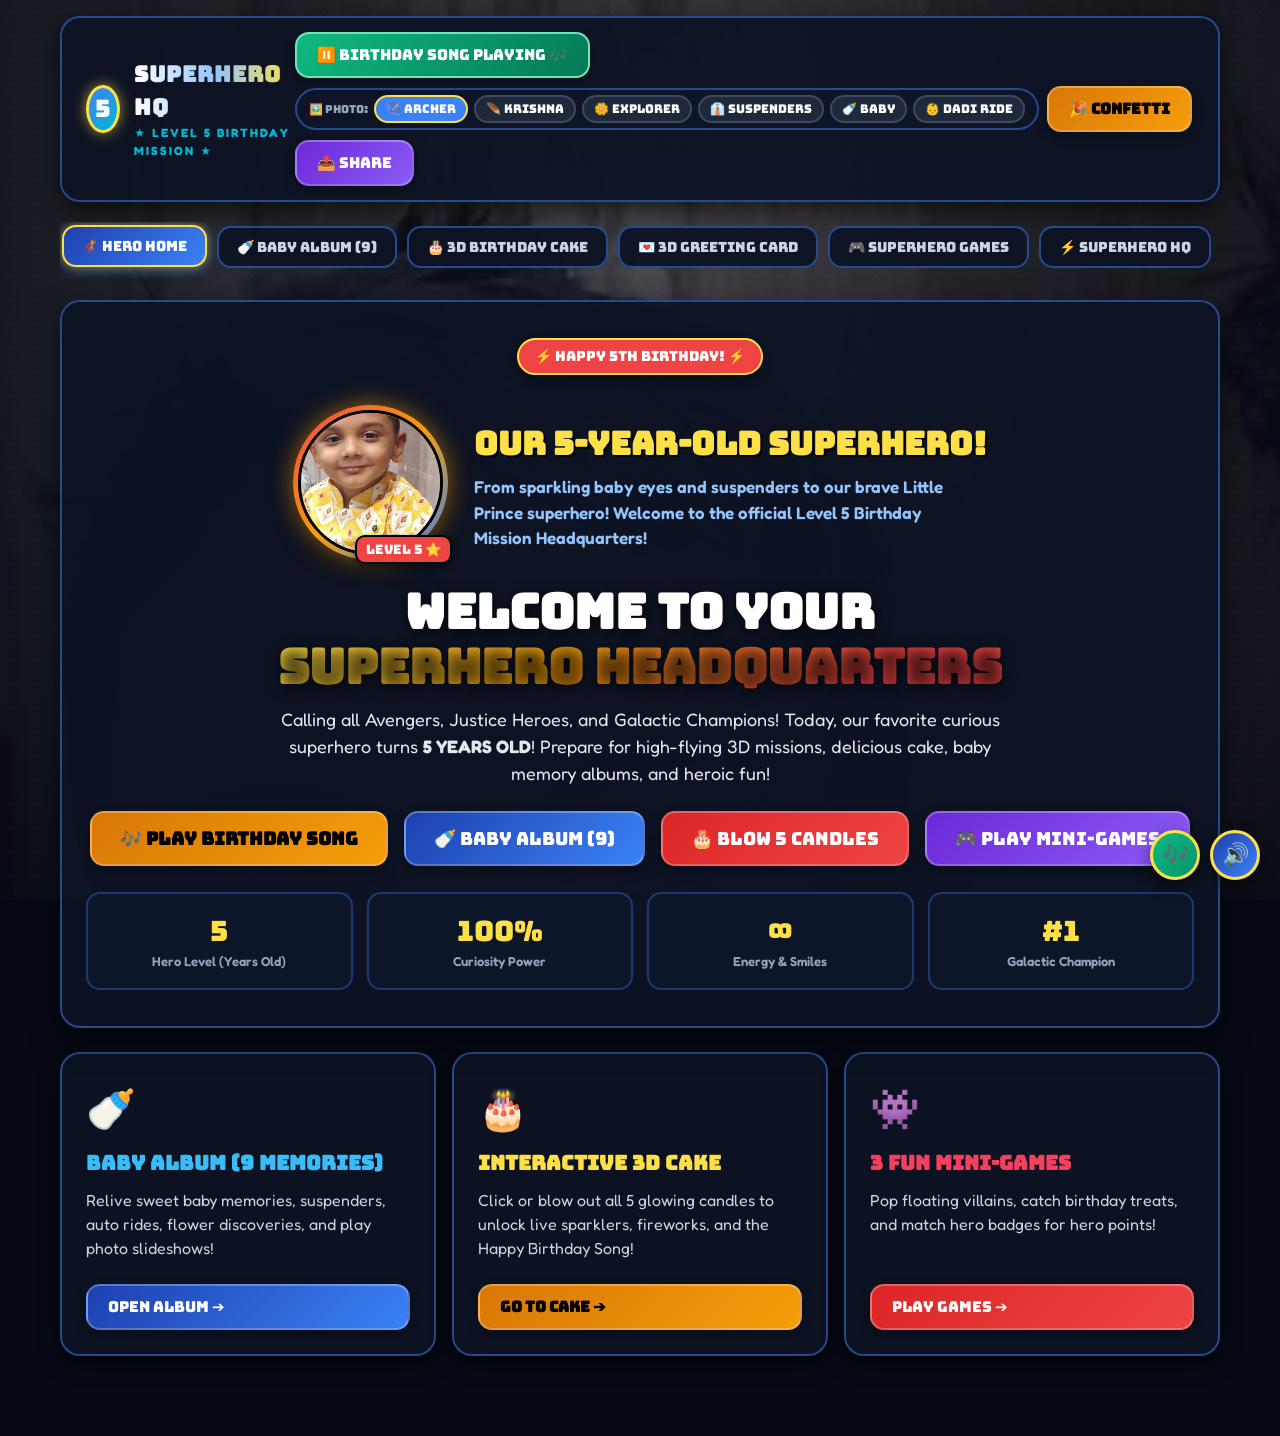
==== commit 911ce10e: "Enable always-playing background Happy Birthday music with endless loop" ====
--- a/index.html
+++ b/index.html
@@ -2087,7 +2087,7 @@
 
 
 /* --- audio.js --- */
-// Web Audio API Synthesizer & Full Happy Birthday Song Orchestrator
+// Web Audio API Synthesizer & Continuous Happy Birthday Background Music Engine
 class SuperheroAudio {
   constructor() {
     this.ctx = null;
@@ -2119,6 +2119,8 @@
     this.muted = !this.muted;
     if (this.muted && this.isSongPlaying) {
       this.stopBirthdaySong();
+    } else if (!this.muted && !this.isSongPlaying) {
+      this.playHappyBirthdaySong(true);
     }
     return this.muted;
   }
@@ -2137,7 +2139,7 @@
     osc.frequency.setValueAtTime(880, this.ctx.currentTime);
     osc.frequency.exponentialRampToValueAtTime(110, this.ctx.currentTime + 0.18);
 
-    gain.gain.setValueAtTime(0.25, this.ctx.currentTime);
+    gain.gain.setValueAtTime(0.2, this.ctx.currentTime);
     gain.gain.exponentialRampToValueAtTime(0.01, this.ctx.currentTime + 0.18);
 
     osc.connect(gain);
@@ -2262,7 +2264,7 @@
     osc.frequency.setValueAtTime(600, this.ctx.currentTime);
     osc.frequency.exponentialRampToValueAtTime(80, this.ctx.currentTime + 0.1);
 
-    gain.gain.setValueAtTime(0.3, this.ctx.currentTime);
+    gain.gain.setValueAtTime(0.25, this.ctx.currentTime);
     gain.gain.exponentialRampToValueAtTime(0.01, this.ctx.currentTime + 0.1);
 
     osc.connect(gain);
@@ -2306,7 +2308,7 @@
   }
 
   /* =========================================================
-     FULL ORCHESTRATED HAPPY BIRTHDAY SONG WITH HARMONY
+     CONTINUOUS ALWAYS-PLAYING HAPPY BIRTHDAY SONG
      ========================================================= */
   playHappyBirthdaySong(loop = true) {
     if (this.muted) return;
@@ -2314,7 +2316,19 @@
     this.resume();
     if (!this.ctx) return;
 
-    this.stopBirthdaySong();
+    // Clear any existing active notes
+    if (this.songTimeout) {
+      clearTimeout(this.songTimeout);
+      this.songTimeout = null;
+    }
+    this.activeNodes.forEach(node => {
+      try {
+        node.stop();
+        node.disconnect();
+      } catch (e) {}
+    });
+    this.activeNodes = [];
+
     this.isSongPlaying = true;
     this.updateMusicUI(true);
 
@@ -2322,7 +2336,6 @@
     const tempo = 0.52; // Beat duration in seconds
 
     // Full Happy Birthday Melody Notes & Beats:
-    // [Note, Octave, Duration in beats, Start Beat, Chord Base]
     const songScore = [
       // Phrase 1: "Happy Birthday to you"
       { f: 392.00, beat: 0, dur: 0.75 },     // G4 (Hap-)
@@ -2330,7 +2343,7 @@
       { f: 440.00, beat: 1.0, dur: 1.0 },    // A4 (Birth-)
       { f: 392.00, beat: 2.0, dur: 1.0 },    // G4 (-day)
       { f: 523.25, beat: 3.0, dur: 1.0 },    // C5 (to)
-      { f: 493.88, beat: 4.0, dur: 2.0 },    // B4 (you!)
+      { f: 493.88, beat: 4.0, dur: 1.8 },    // B4 (you!)
       
       // Phrase 2: "Happy Birthday to you"
       { f: 392.00, beat: 6.0, dur: 0.75 },   // G4 (Hap-)
@@ -2338,7 +2351,7 @@
       { f: 440.00, beat: 7.0, dur: 1.0 },    // A4 (Birth-)
       { f: 392.00, beat: 8.0, dur: 1.0 },    // G4 (-day)
       { f: 587.33, beat: 9.0, dur: 1.0 },    // D5 (to)
-      { f: 523.25, beat: 10.0, dur: 2.0 },   // C5 (you!)
+      { f: 523.25, beat: 10.0, dur: 1.8 },   // C5 (you!)
 
       // Phrase 3: "Happy Birthday dear Superhero"
       { f: 392.00, beat: 12.0, dur: 0.75 },  // G4 (Hap-)
@@ -2347,7 +2360,7 @@
       { f: 659.25, beat: 14.0, dur: 1.0 },   // E5 (-day)
       { f: 523.25, beat: 15.0, dur: 1.0 },   // C5 (dear)
       { f: 493.88, beat: 16.0, dur: 1.0 },   // B4 (Su-)
-      { f: 440.00, beat: 17.0, dur: 1.5 },   // A4 (-perhero!)
+      { f: 440.00, beat: 17.0, dur: 1.4 },   // A4 (-perhero!)
 
       // Phrase 4: "Happy Birthday to you!"
       { f: 698.46, beat: 18.5, dur: 0.75 },  // F5 (Hap-)
@@ -2355,17 +2368,17 @@
       { f: 659.25, beat: 19.5, dur: 1.0 },   // E5 (Birth-)
       { f: 523.25, beat: 20.5, dur: 1.0 },   // C5 (-day)
       { f: 587.33, beat: 21.5, dur: 1.0 },   // D5 (to)
-      { f: 523.25, beat: 22.5, dur: 2.5 }    // C5 (you-u-u!)
+      { f: 523.25, beat: 22.5, dur: 2.2 }    // C5 (you-u-u!)
     ];
 
-    // Rich Harmony Chords (Warm Bass Bells)
+    // Harmony Chords
     const chords = [
-      { f: 130.81, beat: 0, dur: 5.5 },   // C3 Chord Base
-      { f: 196.00, beat: 6, dur: 5.5 },   // G3 Chord Base
-      { f: 130.81, beat: 12, dur: 5.5 },  // C3 Chord Base
-      { f: 174.61, beat: 18, dur: 3.0 },  // F3 Chord Base
-      { f: 196.00, beat: 21, dur: 1.5 },  // G3 Chord Base
-      { f: 130.81, beat: 22.5, dur: 3.0 } // C3 Final Chord
+      { f: 130.81, beat: 0, dur: 5.5 },   // C3
+      { f: 196.00, beat: 6, dur: 5.5 },   // G3
+      { f: 130.81, beat: 12, dur: 5.5 },  // C3
+      { f: 174.61, beat: 18, dur: 3.0 },  // F3
+      { f: 196.00, beat: 21, dur: 1.5 },  // G3
+      { f: 130.81, beat: 22.5, dur: 2.5 } // C3
     ];
 
     // Play Main Melody with Warm Music-Box Chime Tone
@@ -2373,14 +2386,13 @@
       const startTime = now + note.beat * tempo;
       const duration = note.dur * tempo;
 
-      // Primary Chime
       const osc = this.ctx.createOscillator();
       const gain = this.ctx.createGain();
       osc.type = 'triangle';
       osc.frequency.setValueAtTime(note.f, startTime);
 
       gain.gain.setValueAtTime(0.001, startTime);
-      gain.gain.linearRampToValueAtTime(0.22, startTime + 0.03);
+      gain.gain.linearRampToValueAtTime(0.20, startTime + 0.03);
       gain.gain.exponentialRampToValueAtTime(0.001, startTime + duration);
 
       osc.connect(gain);
@@ -2388,15 +2400,15 @@
       osc.start(startTime);
       osc.stop(startTime + duration + 0.05);
 
-      // Sparkle Harmonic Bell Overtone
+      // Bell Overtone
       const bellOsc = this.ctx.createOscillator();
       const bellGain = this.ctx.createGain();
       bellOsc.type = 'sine';
       bellOsc.frequency.setValueAtTime(note.f * 2, startTime);
 
       bellGain.gain.setValueAtTime(0.001, startTime);
-      bellGain.gain.linearRampToValueAtTime(0.08, startTime + 0.02);
-      bellGain.gain.exponentialRampToValueAtTime(0.001, startTime + Math.min(duration, 0.4));
+      bellGain.gain.linearRampToValueAtTime(0.06, startTime + 0.02);
+      bellGain.gain.exponentialRampToValueAtTime(0.001, startTime + Math.min(duration, 0.35));
 
       bellOsc.connect(bellGain);
       bellGain.connect(this.ctx.destination);
@@ -2406,7 +2418,7 @@
       this.activeNodes.push(osc, bellOsc);
     });
 
-    // Play Warm Bass Accompaniment
+    // Play Bass Chords
     chords.forEach(ch => {
       const startTime = now + ch.beat * tempo;
       const duration = ch.dur * tempo;
@@ -2417,7 +2429,7 @@
       bassOsc.frequency.setValueAtTime(ch.f, startTime);
 
       bassGain.gain.setValueAtTime(0.001, startTime);
-      bassGain.gain.linearRampToValueAtTime(0.12, startTime + 0.1);
+      bassGain.gain.linearRampToValueAtTime(0.10, startTime + 0.1);
       bassGain.gain.exponentialRampToValueAtTime(0.001, startTime + duration);
 
       bassOsc.connect(bassGain);
@@ -2428,9 +2440,9 @@
       this.activeNodes.push(bassOsc);
     });
 
-    const totalSongDurationMs = (25.5 * tempo * 1000);
-
-    // Loop Song if enabled
+    const totalSongDurationMs = (25.0 * tempo * 1000) + 800;
+
+    // Endless Loop
     if (loop) {
       this.songTimeout = setTimeout(() => {
         if (this.isSongPlaying && !this.muted) {
@@ -2462,7 +2474,7 @@
       if (window.heroBabyAlbum) window.heroBabyAlbum.showToast('⏸️ Birthday Song Paused');
     } else {
       this.playHappyBirthdaySong(true);
-      if (window.heroBabyAlbum) window.heroBabyAlbum.showToast('🎶 Playing Happy Birthday Song!');
+      if (window.heroBabyAlbum) window.heroBabyAlbum.showToast('🎶 Birthday Song Playing!');
     }
     return this.isSongPlaying;
   }
@@ -2476,7 +2488,7 @@
       musicBtn.classList.toggle('playing-pulse', isPlaying);
     }
     if (headerMusicBtn) {
-      headerMusicBtn.innerHTML = isPlaying ? "⏸️ Pause Song 🎶" : "🎵 Play Birthday Song";
+      headerMusicBtn.innerHTML = isPlaying ? "⏸️ Birthday Song Playing 🎶" : "🎵 Play Birthday Song";
       headerMusicBtn.classList.toggle('active-playing', isPlaying);
     }
   }
@@ -4128,7 +4140,7 @@
 });
 
 /* --- main.js --- */
-// High Speed & Instant Responsiveness Engine with Happy Birthday Music Player
+// High Speed Responsiveness Engine with Always-Playing Continuous Happy Birthday Music
 document.addEventListener('DOMContentLoaded', () => {
 
   // 1. Instant Navigation Tab Switching
@@ -4209,17 +4221,34 @@
     window.superScene3D.init();
   }
 
-  // 6. Initialize Web Audio on first user interaction
-  const firstUserTouch = () => {
+  // 6. ALWAYS-PLAYING HAPPY BIRTHDAY SONG ENGINE (Autoplay + First Interaction Fallback)
+  function startAlwaysPlayingSong() {
     if (window.superAudio) {
       window.superAudio.init();
       window.superAudio.resume();
-    }
-    document.removeEventListener('click', firstUserTouch);
-    document.removeEventListener('touchstart', firstUserTouch);
+      if (!window.superAudio.isSongPlaying && !window.superAudio.muted) {
+        window.superAudio.playHappyBirthdaySong(true);
+      }
+    }
+  }
+
+  // Try immediate autoplay
+  try {
+    startAlwaysPlayingSong();
+  } catch(e) {}
+
+  // Autoplay on first user touch/click/scroll (Satisfies iOS/Android/Chrome user-gesture policy)
+  const triggerAutoPlay = () => {
+    startAlwaysPlayingSong();
+    document.removeEventListener('click', triggerAutoPlay);
+    document.removeEventListener('touchstart', triggerAutoPlay);
+    document.removeEventListener('pointerdown', triggerAutoPlay);
+    document.removeEventListener('keydown', triggerAutoPlay);
   };
-  document.addEventListener('click', firstUserTouch, { once: true });
-  document.addEventListener('touchstart', firstUserTouch, { once: true, passive: true });
+  document.addEventListener('click', triggerAutoPlay);
+  document.addEventListener('touchstart', triggerAutoPlay, { passive: true });
+  document.addEventListener('pointerdown', triggerAutoPlay, { passive: true });
+  document.addEventListener('keydown', triggerAutoPlay);
 
   // 7. Initialize Lightweight Sparkle Trail
   initFastSparkleTrail();
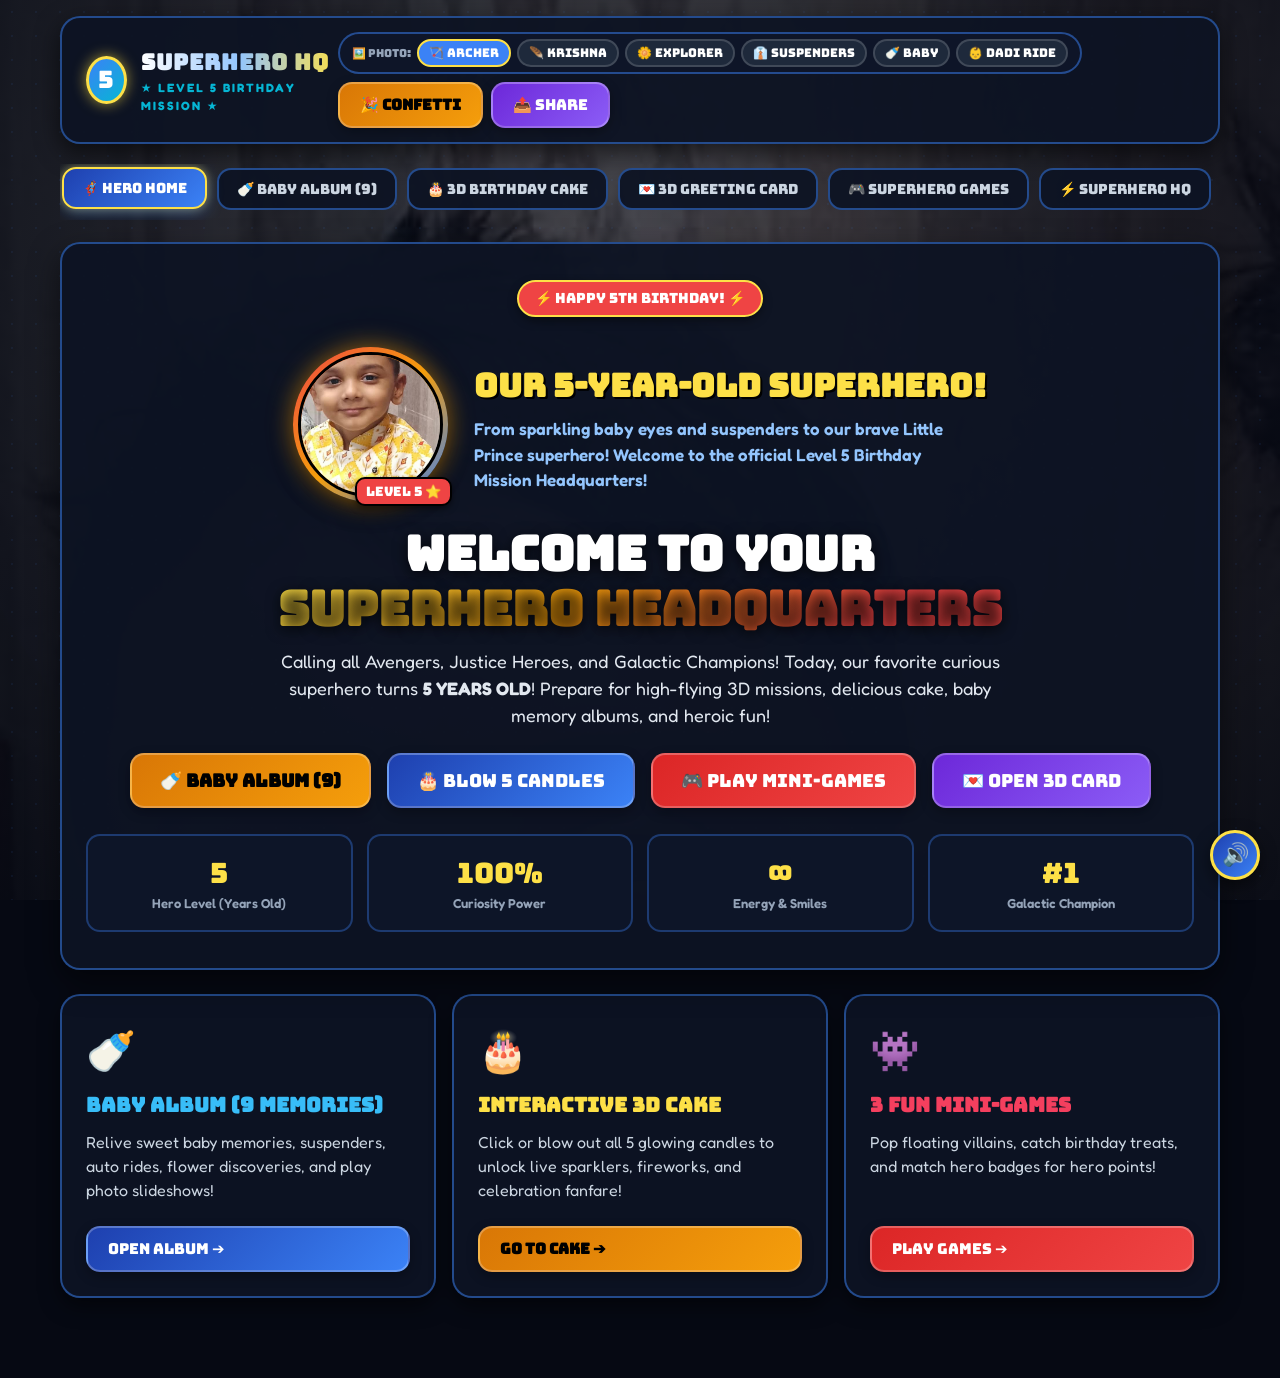
==== commit 830e101f: "Remove manual play button and make Happy Birthday music automatically and always play in background" ====
--- a/index.html
+++ b/index.html
@@ -1428,12 +1428,8 @@
         </div>
       </div>
 
-      <!-- Quick Actions & Music & Background Controller -->
+      <!-- Quick Actions & Background Controller -->
       <div style="display:flex; align-items:center; gap:8px; flex-wrap:wrap;">
-        <button id="header-music-btn" class="hero-btn header-music-btn" title="Play Happy Birthday Song!">
-          🎵 Play Birthday Song
-        </button>
-
         <div class="bg-controls-bar" title="Switch Website Background Photo">
           <span class="bg-controls-label">🖼️ PHOTO:</span>
           <button class="bg-switcher-btn active" data-bg-key="img1" title="Prince Archer (Today)">🏹 Archer</button>
@@ -1489,10 +1485,10 @@
         </p>
         
         <div style="display:flex; justify-content:center; gap:16px; flex-wrap:wrap; margin-bottom:25px;">
-          <button onclick="window.superAudio.toggleBirthdaySong()" class="hero-btn btn-gold" style="font-size:18px; padding:14px 28px;">🎶 Play Birthday Song</button>
-          <button onclick="document.querySelector('[data-tab=tab-album]').click()" class="hero-btn btn-primary" style="font-size:18px; padding:14px 28px;">🍼 Baby Album (9)</button>
-          <button onclick="document.querySelector('[data-tab=tab-cake]').click()" class="hero-btn btn-accent" style="font-size:18px; padding:14px 28px;">🎂 Blow 5 Candles</button>
-          <button onclick="document.querySelector('[data-tab=tab-games]').click()" class="hero-btn btn-purple" style="font-size:18px; padding:14px 28px;">🎮 Play Mini-Games</button>
+          <button onclick="document.querySelector('[data-tab=tab-album]').click()" class="hero-btn btn-gold" style="font-size:18px; padding:14px 28px;">🍼 Baby Album (9)</button>
+          <button onclick="document.querySelector('[data-tab=tab-cake]').click()" class="hero-btn btn-primary" style="font-size:18px; padding:14px 28px;">🎂 Blow 5 Candles</button>
+          <button onclick="document.querySelector('[data-tab=tab-games]').click()" class="hero-btn btn-accent" style="font-size:18px; padding:14px 28px;">🎮 Play Mini-Games</button>
+          <button onclick="document.querySelector('[data-tab=tab-card]').click()" class="hero-btn btn-purple" style="font-size:18px; padding:14px 28px;">💌 Open 3D Card</button>
         </div>
 
         <!-- Super Hero Stats Grid -->
@@ -1531,7 +1527,7 @@
           <div>
             <div class="game-icon-large">🎂</div>
             <h3 style="font-family:var(--font-hero); font-size:20px; color:#FDE047;">Interactive 3D Cake</h3>
-            <p style="color:#CBD5E1; margin:10px 0;">Click or blow out all 5 glowing candles to unlock live sparklers, fireworks, and the Happy Birthday Song!</p>
+            <p style="color:#CBD5E1; margin:10px 0;">Click or blow out all 5 glowing candles to unlock live sparklers, fireworks, and celebration fanfare!</p>
           </div>
           <button onclick="document.querySelector('[data-tab=tab-cake]').click()" class="hero-btn btn-gold" style="margin-top:14px;">Go to Cake ➔</button>
         </div>
@@ -1864,10 +1860,6 @@
             <span class="sound-btn-icon">🎺</span>
             <span class="sound-btn-label">FANFARE</span>
           </div>
-          <div class="sound-btn soundboard-btn" data-sound="birthday">
-            <span class="sound-btn-icon">🎂</span>
-            <span class="sound-btn-label">BIRTHDAY SONG</span>
-          </div>
           <div class="sound-btn soundboard-btn" data-sound="robot">
             <span class="sound-btn-icon">🤖</span>
             <span class="sound-btn-label">ROBOT BEEP</span>
@@ -1981,9 +1973,6 @@
       <div class="slideshow-caption-box">
         <h4 id="slideshow-title" style="font-family:var(--font-hero); font-size:22px; color:#FDE047; margin-bottom:6px;">Title</h4>
         <p id="slideshow-desc" style="color:#CBD5E1; font-size:16px; margin-bottom:14px;">Description</p>
-        <div style="display:flex; justify-content:center; gap:12px;">
-          <button id="slideshow-play-pause" class="hero-btn btn-gold" style="font-size:14px; padding:8px 18px;">⏸️ Pause</button>
-        </div>
       </div>
     </div>
   </div>
@@ -2034,7 +2023,7 @@
         SHARE BIRTHDAY WEBSITE
       </h3>
       <p style="color:#CBD5E1; font-size:15px; margin-bottom:20px; line-height:1.5;">
-        Send this interactive Superhero Birthday Card, Happy Birthday Song & Baby Album to family and friends!
+        Send this interactive Superhero Birthday Card & Baby Album to family and friends!
       </p>
 
       <div style="display:flex; flex-direction:column; gap:12px; margin-bottom:20px;">
@@ -2058,10 +2047,9 @@
     </div>
   </div>
 
-  <!-- Floating Audio & Music Toggle Buttons -->
+  <!-- Floating Audio Mute Toggle Button -->
   <div class="sound-toggle-bar">
-    <button id="global-music-toggle" class="sound-toggle-btn music-toggle-btn" title="Toggle Happy Birthday Song">🎵</button>
-    <button id="global-sound-toggle" class="sound-toggle-btn" title="Toggle Sound FX">🔊</button>
+    <button id="global-sound-toggle" class="sound-toggle-btn" title="Toggle Sound">🔊</button>
   </div>
 
   <!-- External Libraries -->
@@ -4352,7 +4340,7 @@
 }
 
 function shareViaWhatsApp() {
-  const text = encodeURIComponent("🎉 You're invited to celebrate our Superhero's 5th Birthday! Check out his interactive 3D Headquarters, Baby Album, and Happy Birthday Song:");
+  const text = encodeURIComponent("🎉 You're invited to celebrate our Superhero's 5th Birthday! Check out his interactive 3D Headquarters, Baby Album, and Happy Birthday Celebration:");
   const url = encodeURIComponent(window.location.href);
   window.open(`https://api.whatsapp.com/send?text=${text}%20${url}`, '_blank');
 }
@@ -4362,7 +4350,7 @@
     try {
       await navigator.share({
         title: "Happy 5th Birthday Superhero!",
-        text: "Celebrate our superhero's 5th Birthday with interactive 3D cake, baby album memories, and Happy Birthday song!",
+        text: "Celebrate our superhero's 5th Birthday with interactive 3D cake, baby album memories, and Happy Birthday music!",
         url: window.location.href
       });
     } catch(e) {
